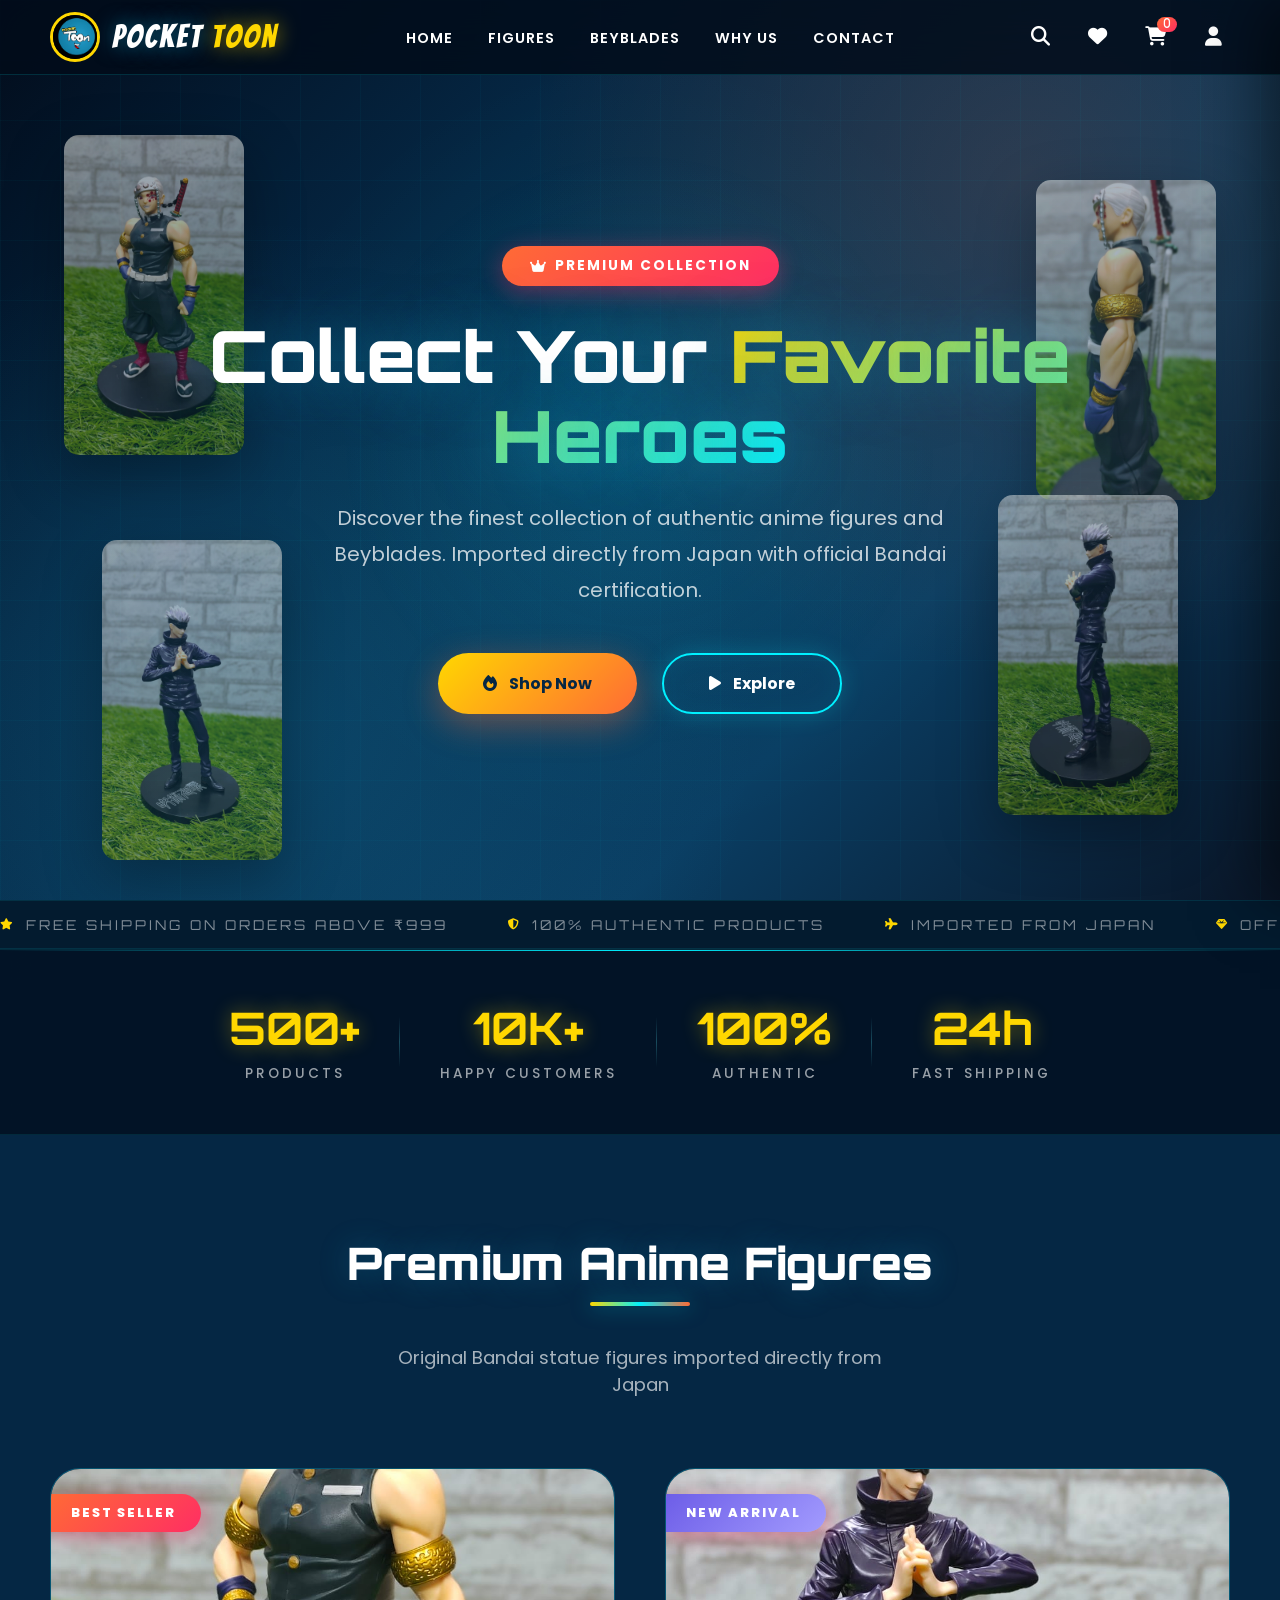
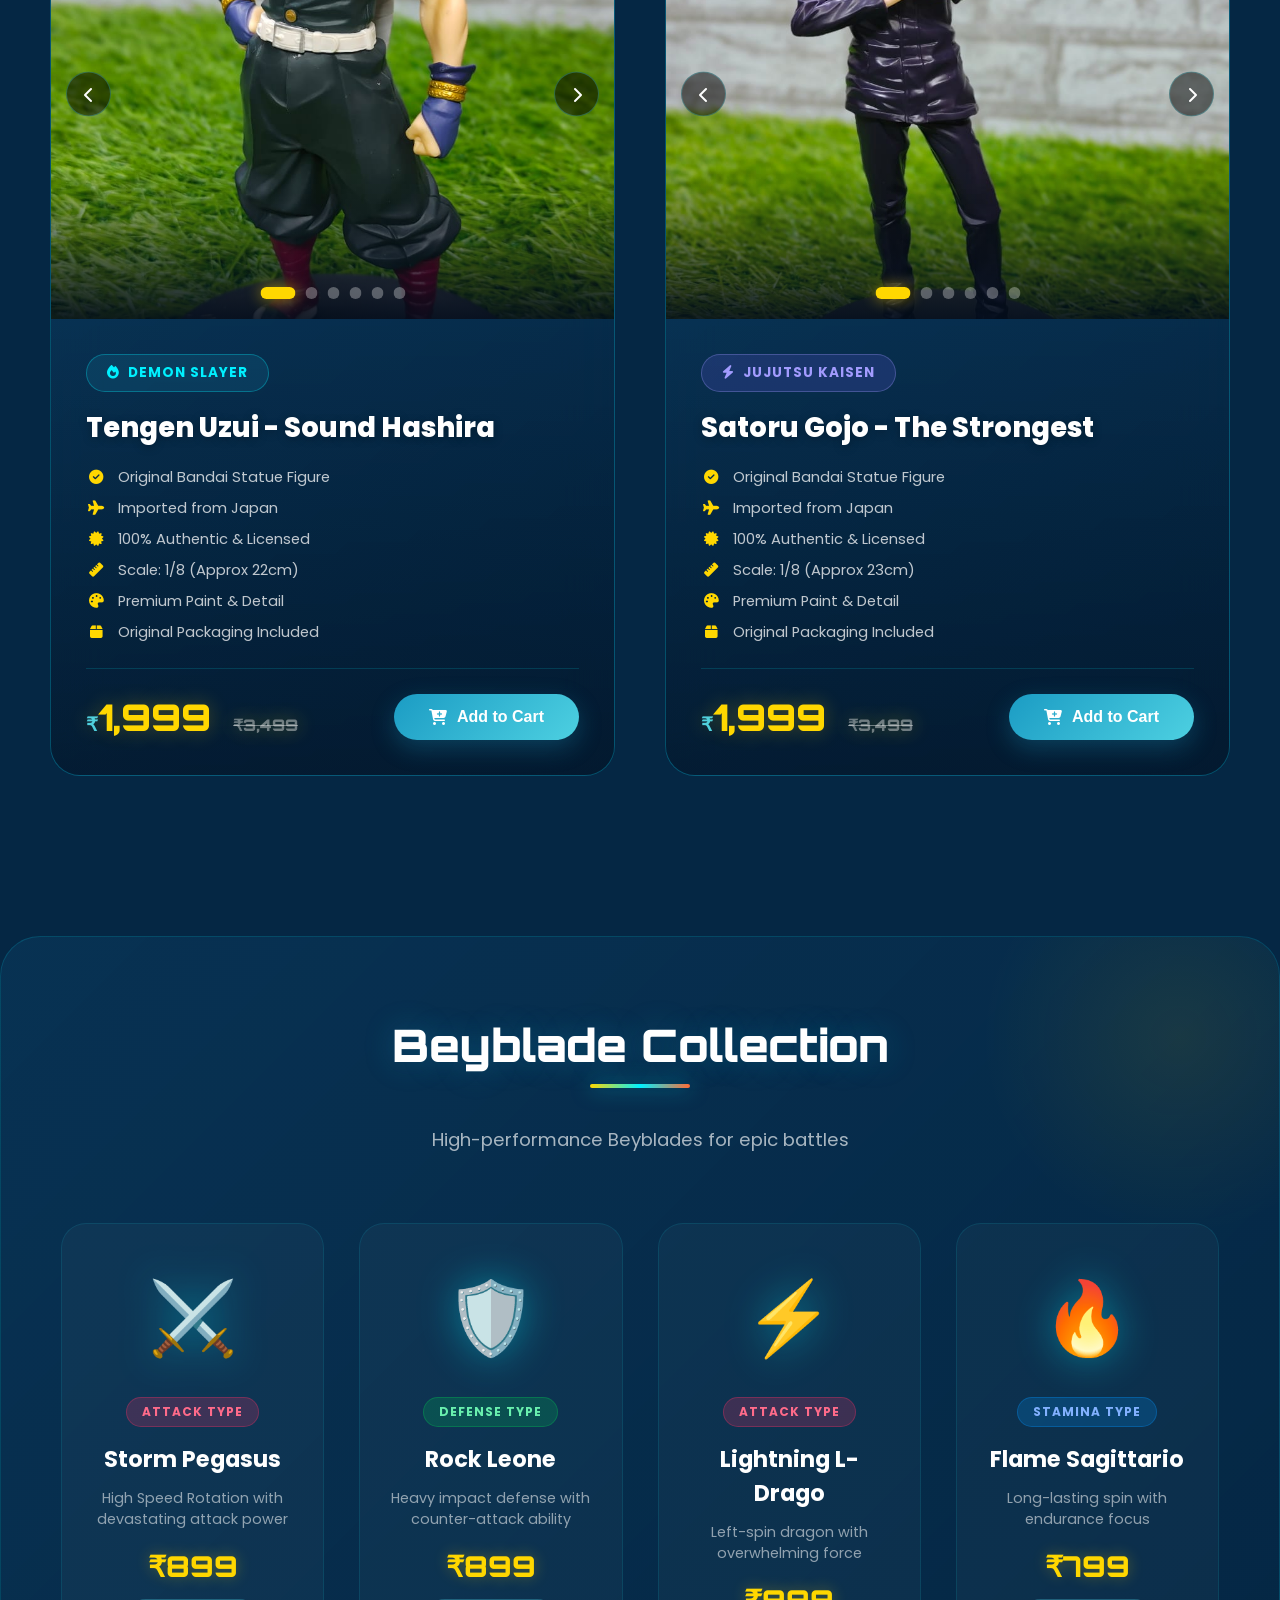
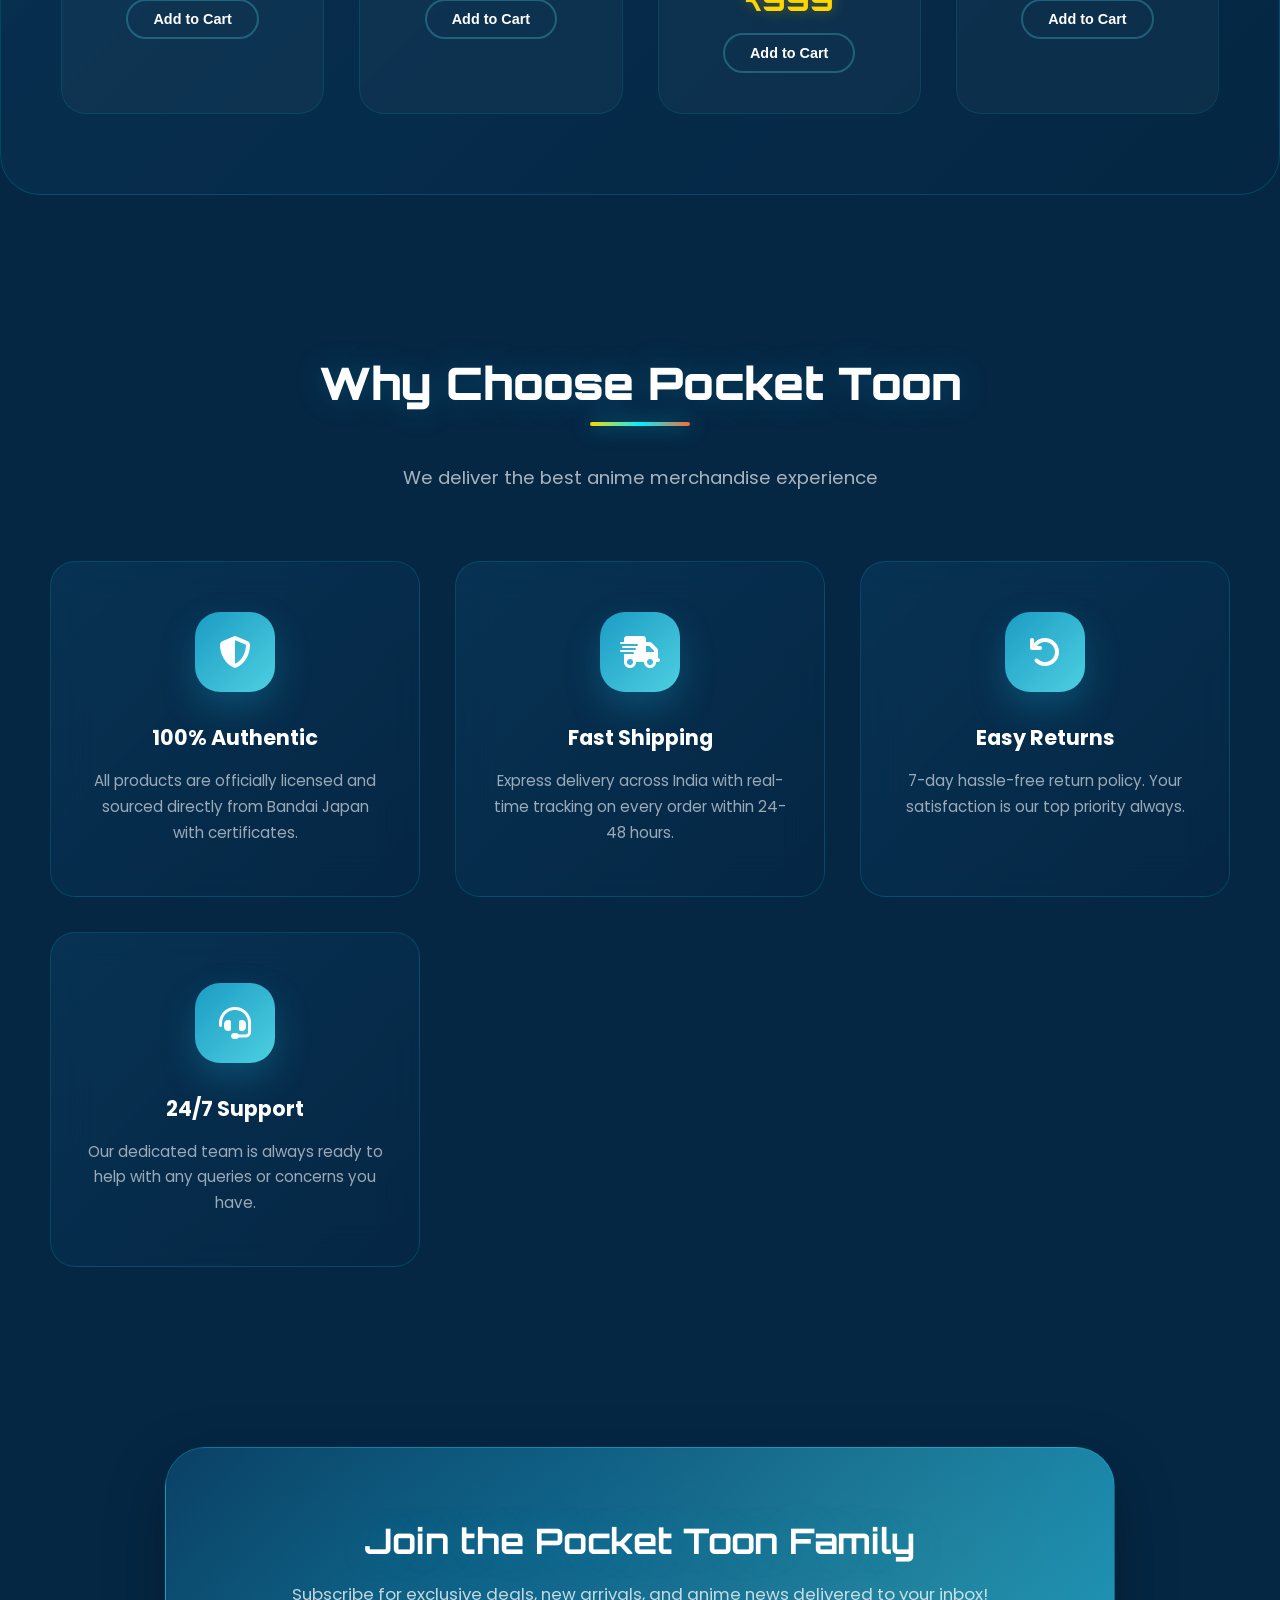
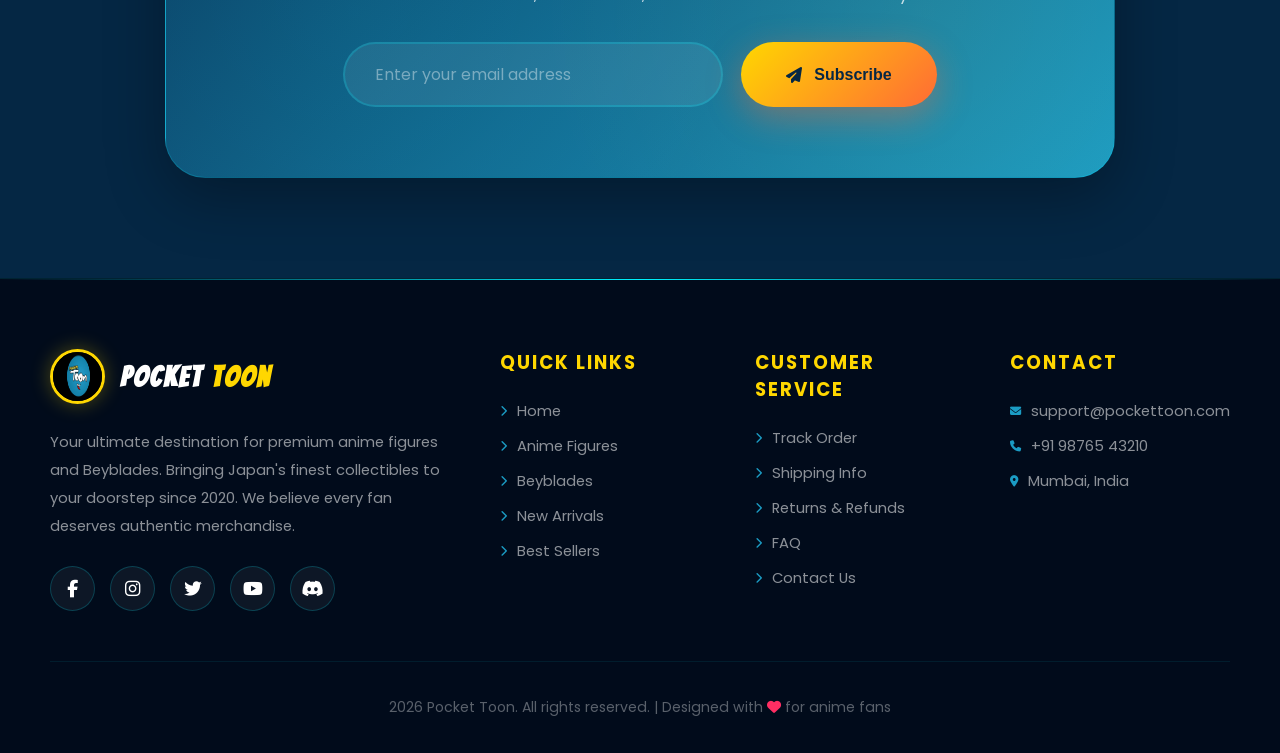
==== index.html @ 55802a19 "Add files via upload" ====
<!DOCTYPE html>
<html lang="en">
<head>
    <meta charset="UTF-8">
    <meta name="viewport" content="width=device-width, initial-scale=1.0">
    <title>Pocket Toon - Premium Anime Figures & Beyblades</title>
    <link href="https://fonts.googleapis.com/css2?family=Poppins:wght@300;400;500;600;700;800;900&family=Orbitron:wght@400;700;900&family=Bangers&display=swap" rel="stylesheet">
    <link rel="stylesheet" href="https://cdnjs.cloudflare.com/ajax/libs/font-awesome/6.4.0/css/all.min.css">
    <style>
        * { margin: 0; padding: 0; box-sizing: border-box; }

        :root {
            --primary-blue: #1B9CC4;
            --dark-blue: #0A3D62;
            --darker-blue: #052744;
            --light-blue: #4DD0E1;
            --neon-blue: #00F0FF;
            --accent-yellow: #FFD700;
            --accent-orange: #FF6B35;
            --accent-pink: #FF2E63;
            --white: #FFFFFF;
            --glass-bg: rgba(11, 61, 98, 0.6);
            --glass-border: rgba(77, 208, 225, 0.3);
        }

        body {
            font-family: 'Poppins', sans-serif;
            background: var(--darker-blue);
            color: var(--white);
            overflow-x: hidden;
        }

        /* ===== ANIMATED BACKGROUND ===== */
        .bg-animation {
            position: fixed;
            top: 0; left: 0;
            width: 100%; height: 100%;
            z-index: -2;
            background: linear-gradient(135deg, #020c1b 0%, var(--darker-blue) 30%, var(--dark-blue) 70%, #0a1628 100%);
        }

        .bg-animation::before {
            content: '';
            position: absolute;
            top: 0; left: 0;
            width: 100%; height: 100%;
            background:
                radial-gradient(circle at 20% 80%, rgba(27, 156, 196, 0.2) 0%, transparent 40%),
                radial-gradient(circle at 80% 20%, rgba(255, 107, 53, 0.15) 0%, transparent 40%),
                radial-gradient(circle at 50% 50%, rgba(0, 240, 255, 0.08) 0%, transparent 50%);
            animation: bgPulse 6s ease-in-out infinite;
        }

        @keyframes bgPulse {
            0%, 100% { opacity: 0.7; }
            50% { opacity: 1; }
        }

        /* ===== FLOATING PARTICLES ===== */
        .particles {
            position: fixed;
            top: 0; left: 0;
            width: 100%; height: 100%;
            z-index: -1;
            pointer-events: none;
            overflow: hidden;
        }

        .particle {
            position: absolute;
            border-radius: 50%;
            opacity: 0;
            animation: floatUp linear infinite;
        }

        @keyframes floatUp {
            0% { transform: translateY(100vh) scale(0); opacity: 0; }
            5% { opacity: 0.8; }
            95% { opacity: 0.8; }
            100% { transform: translateY(-10vh) scale(1); opacity: 0; }
        }

        /* ===== NEON GRID LINES ===== */
        .grid-lines {
            position: fixed;
            top: 0; left: 0;
            width: 100%; height: 100%;
            z-index: -1;
            pointer-events: none;
            background-image:
                linear-gradient(rgba(0, 240, 255, 0.03) 1px, transparent 1px),
                linear-gradient(90deg, rgba(0, 240, 255, 0.03) 1px, transparent 1px);
            background-size: 60px 60px;
            animation: gridMove 20s linear infinite;
        }

        @keyframes gridMove {
            0% { background-position: 0 0; }
            100% { background-position: 60px 60px; }
        }

        /* ===== LOADER ===== */
        .loader {
            position: fixed;
            top: 0; left: 0;
            width: 100%; height: 100%;
            background: #020c1b;
            display: flex;
            align-items: center;
            justify-content: center;
            z-index: 9999;
            transition: opacity 0.6s, visibility 0.6s;
        }

        .loader.hidden { opacity: 0; visibility: hidden; pointer-events: none; }

        .loader-ring {
            position: relative;
            width: 150px; height: 150px;
        }

        .loader-ring img {
            width: 100px; height: 100px;
            border-radius: 50%;
            position: absolute;
            top: 50%; left: 50%;
            transform: translate(-50%, -50%);
            border: 3px solid var(--accent-yellow);
            animation: logoPulse 1.5s ease-in-out infinite;
        }

        .loader-ring::before, .loader-ring::after {
            content: '';
            position: absolute;
            border-radius: 50%;
            border: 3px solid transparent;
            border-top-color: var(--primary-blue);
            border-right-color: var(--light-blue);
        }

        .loader-ring::before {
            width: 150px; height: 150px;
            top: 0; left: 0;
            animation: spin 2s linear infinite;
        }

        .loader-ring::after {
            width: 120px; height: 120px;
            top: 15px; left: 15px;
            border-top-color: var(--accent-yellow);
            border-right-color: var(--accent-orange);
            animation: spin 1.5s linear infinite reverse;
        }

        @keyframes spin { from { transform: rotate(0deg); } to { transform: rotate(360deg); } }
        @keyframes logoPulse {
            0%, 100% { box-shadow: 0 0 20px rgba(255,215,0,0.4), 0 0 40px rgba(27,156,196,0.2); }
            50% { box-shadow: 0 0 40px rgba(255,215,0,0.7), 0 0 80px rgba(27,156,196,0.4); }
        }

        .loader-text {
            margin-top: 30px;
            font-family: 'Orbitron', sans-serif;
            font-size: 1.3rem;
            color: var(--accent-yellow);
            text-align: center;
            letter-spacing: 3px;
            animation: textGlow 2s ease-in-out infinite;
        }

        @keyframes textGlow {
            0%, 100% { text-shadow: 0 0 10px rgba(255,215,0,0.5); }
            50% { text-shadow: 0 0 30px rgba(255,215,0,0.9), 0 0 50px rgba(27,156,196,0.5); }
        }

        /* ===== NAVIGATION ===== */
        nav {
            position: fixed;
            top: 0; width: 100%;
            padding: 12px 50px;
            background: rgba(2, 12, 27, 0.85);
            backdrop-filter: blur(25px);
            border-bottom: 1px solid rgba(0, 240, 255, 0.15);
            z-index: 1000;
            display: flex;
            justify-content: space-between;
            align-items: center;
            transition: all 0.4s ease;
        }

        nav.scrolled {
            padding: 8px 50px;
            background: rgba(2, 12, 27, 0.98);
            box-shadow: 0 5px 40px rgba(0, 240, 255, 0.1);
        }

        .logo {
            display: flex;
            align-items: center;
            gap: 12px;
            cursor: pointer;
        }

        .logo img {
            width: 50px; height: 50px;
            border-radius: 50%;
            object-fit: cover;
            border: 3px solid var(--accent-yellow);
            animation: logoGlow 3s ease-in-out infinite;
            transition: transform 0.3s;
        }

        .logo:hover img { transform: scale(1.1) rotate(10deg); }

        @keyframes logoGlow {
            0%, 100% { box-shadow: 0 0 15px rgba(255,215,0,0.3), 0 0 30px rgba(27,156,196,0.2); }
            50% { box-shadow: 0 0 30px rgba(255,215,0,0.6), 0 0 60px rgba(27,156,196,0.4); }
        }

        .logo-text {
            font-family: 'Bangers', cursive;
            font-size: 2rem;
            letter-spacing: 2px;
            color: var(--white);
            text-shadow: 0 0 20px rgba(27,156,196,0.6);
        }

        .logo-text span {
            color: var(--accent-yellow);
            text-shadow: 0 0 20px rgba(255,215,0,0.6);
        }

        .nav-links {
            display: flex;
            gap: 35px;
            list-style: none;
        }

        .nav-links a {
            color: var(--white);
            text-decoration: none;
            font-weight: 600;
            font-size: 0.9rem;
            position: relative;
            padding: 8px 0;
            transition: all 0.3s;
            text-transform: uppercase;
            letter-spacing: 1px;
        }

        .nav-links a::before {
            content: '';
            position: absolute;
            bottom: 0; left: 0;
            width: 0; height: 2px;
            background: linear-gradient(90deg, var(--accent-yellow), var(--light-blue));
            transition: width 0.4s ease;
            box-shadow: 0 0 10px var(--accent-yellow);
        }

        .nav-links a:hover::before { width: 100%; }
        .nav-links a:hover { color: var(--neon-blue); text-shadow: 0 0 15px rgba(0,240,255,0.5); }

        .nav-icons {
            display: flex;
            gap: 22px;
            align-items: center;
        }

        .nav-icons i {
            font-size: 1.2rem;
            color: var(--white);
            cursor: pointer;
            transition: all 0.3s;
            position: relative;
            padding: 8px;
            border-radius: 50%;
        }

        .nav-icons i:hover {
            color: var(--neon-blue);
            transform: scale(1.2);
            background: rgba(0, 240, 255, 0.1);
            box-shadow: 0 0 20px rgba(0,240,255,0.3);
        }

        .cart-badge {
            position: absolute;
            top: -2px; right: -2px;
            background: linear-gradient(135deg, var(--accent-orange), var(--accent-pink));
            color: var(--white);
            font-size: 0.65rem;
            padding: 2px 6px;
            border-radius: 10px;
            font-weight: 800;
            animation: badgeBounce 2s infinite;
        }

        @keyframes badgeBounce {
            0%, 100% { transform: scale(1); }
            50% { transform: scale(1.2); }
        }

        /* ===== HERO SECTION ===== */
        .hero {
            min-height: 100vh;
            display: flex;
            align-items: center;
            justify-content: center;
            text-align: center;
            padding: 140px 20px 80px;
            position: relative;
            overflow: hidden;
        }

        .hero::before {
            content: '';
            position: absolute;
            top: 50%; left: 50%;
            transform: translate(-50%, -50%);
            width: 600px; height: 600px;
            background: radial-gradient(circle, rgba(27,156,196,0.15) 0%, transparent 70%);
            animation: heroGlow 4s ease-in-out infinite;
            pointer-events: none;
        }

        @keyframes heroGlow {
            0%, 100% { transform: translate(-50%, -50%) scale(1); opacity: 0.5; }
            50% { transform: translate(-50%, -50%) scale(1.2); opacity: 0.8; }
        }

        .hero-content {
            max-width: 950px;
            position: relative;
            z-index: 1;
            animation: fadeInUp 1.2s ease-out;
        }

        @keyframes fadeInUp {
            from { opacity: 0; transform: translateY(60px); }
            to { opacity: 1; transform: translateY(0); }
        }

        .hero-badge {
            display: inline-flex;
            align-items: center;
            gap: 8px;
            background: linear-gradient(135deg, var(--accent-orange), var(--accent-pink));
            color: var(--white);
            padding: 10px 28px;
            border-radius: 30px;
            font-weight: 700;
            font-size: 0.85rem;
            margin-bottom: 30px;
            text-transform: uppercase;
            letter-spacing: 2px;
            animation: badgePulse 2s infinite;
            box-shadow: 0 5px 25px rgba(255,46,99,0.4);
        }

        @keyframes badgePulse {
            0%, 100% { transform: scale(1); box-shadow: 0 5px 25px rgba(255,46,99,0.4); }
            50% { transform: scale(1.05); box-shadow: 0 8px 35px rgba(255,46,99,0.6); }
        }

        .hero h1 {
            font-family: 'Orbitron', sans-serif;
            font-size: 4.5rem;
            font-weight: 900;
            margin-bottom: 25px;
            line-height: 1.1;
            text-shadow: 0 0 60px rgba(27,156,196,0.5);
            animation: titleReveal 1.5s ease-out;
        }

        @keyframes titleReveal {
            from { opacity: 0; transform: translateY(30px) scale(0.9); }
            to { opacity: 1; transform: translateY(0) scale(1); }
        }

        .hero h1 .highlight {
            background: linear-gradient(135deg, var(--accent-yellow), var(--neon-blue), var(--accent-orange));
            -webkit-background-clip: text;
            -webkit-text-fill-color: transparent;
            background-clip: text;
            background-size: 200% 200%;
            animation: gradientShift 3s ease infinite;
        }

        @keyframes gradientShift {
            0% { background-position: 0% 50%; }
            50% { background-position: 100% 50%; }
            100% { background-position: 0% 50%; }
        }

        .hero p {
            font-size: 1.25rem;
            color: rgba(255,255,255,0.75);
            margin-bottom: 45px;
            max-width: 650px;
            margin-left: auto;
            margin-right: auto;
            line-height: 1.8;
        }

        .hero-buttons {
            display: flex;
            gap: 25px;
            justify-content: center;
            flex-wrap: wrap;
        }

        .btn {
            padding: 16px 45px;
            border-radius: 50px;
            font-weight: 700;
            font-size: 1rem;
            text-decoration: none;
            transition: all 0.4s ease;
            cursor: pointer;
            border: none;
            display: inline-flex;
            align-items: center;
            gap: 12px;
            position: relative;
            overflow: hidden;
        }

        .btn::before {
            content: '';
            position: absolute;
            top: 0; left: -100%;
            width: 100%; height: 100%;
            background: linear-gradient(90deg, transparent, rgba(255,255,255,0.3), transparent);
            transition: left 0.5s;
        }

        .btn:hover::before { left: 100%; }

        .btn-primary {
            background: linear-gradient(135deg, var(--accent-yellow), var(--accent-orange));
            color: var(--darker-blue);
            box-shadow: 0 10px 35px rgba(255,107,53,0.4);
        }

        .btn-primary:hover {
            transform: translateY(-4px) scale(1.02);
            box-shadow: 0 20px 50px rgba(255,107,53,0.6);
        }

        .btn-secondary {
            background: transparent;
            color: var(--white);
            border: 2px solid var(--neon-blue);
            box-shadow: 0 0 25px rgba(0,240,255,0.2), inset 0 0 25px rgba(0,240,255,0.05);
        }

        .btn-secondary:hover {
            background: rgba(0, 240, 255, 0.15);
            box-shadow: 0 0 40px rgba(0,240,255,0.4), inset 0 0 40px rgba(0,240,255,0.1);
            transform: translateY(-4px);
            color: var(--neon-blue);
        }

        /* ===== FLOATING HERO IMAGES ===== */
        .hero-float-images {
            position: absolute;
            width: 100%; height: 100%;
            top: 0; left: 0;
            pointer-events: none;
            z-index: 0;
        }

        .float-img {
            position: absolute;
            width: 180px;
            border-radius: 15px;
            box-shadow: 0 20px 60px rgba(0,0,0,0.5);
            opacity: 0.6;
            animation: floatImg 6s ease-in-out infinite;
        }

        .float-img:nth-child(1) { top: 15%; left: 5%; animation-delay: 0s; }
        .float-img:nth-child(2) { top: 60%; left: 8%; animation-delay: 1s; }
        .float-img:nth-child(3) { top: 20%; right: 5%; animation-delay: 2s; }
        .float-img:nth-child(4) { top: 55%; right: 8%; animation-delay: 1.5s; }

        @keyframes floatImg {
            0%, 100% { transform: translateY(0); }
            50% { transform: translateY(-25px); }
        }

        /* ===== STATS BAR ===== */
        .stats-bar {
            display: flex;
            justify-content: center;
            gap: 80px;
            padding: 50px 20px;
            background: rgba(2, 12, 27, 0.7);
            backdrop-filter: blur(15px);
            border-top: 1px solid rgba(0, 240, 255, 0.1);
            border-bottom: 1px solid rgba(0, 240, 255, 0.1);
            flex-wrap: wrap;
            position: relative;
        }

        .stats-bar::before {
            content: '';
            position: absolute;
            top: 0; left: 0; right: 0;
            height: 1px;
            background: linear-gradient(90deg, transparent, var(--neon-blue), transparent);
        }

        .stat-item {
            text-align: center;
            position: relative;
        }

        .stat-item::after {
            content: '';
            position: absolute;
            right: -40px;
            top: 50%;
            transform: translateY(-50%);
            width: 1px;
            height: 50px;
            background: linear-gradient(180deg, transparent, var(--glass-border), transparent);
        }

        .stat-item:last-child::after { display: none; }

        .stat-item h3 {
            font-family: 'Orbitron', sans-serif;
            font-size: 2.8rem;
            color: var(--accent-yellow);
            margin-bottom: 8px;
            text-shadow: 0 0 20px rgba(255,215,0,0.4);
        }

        .stat-item p {
            color: rgba(255,255,255,0.6);
            font-size: 0.85rem;
            text-transform: uppercase;
            letter-spacing: 3px;
            font-weight: 500;
        }

        /* ===== SECTION STYLES ===== */
        .section {
            padding: 100px 50px;
            max-width: 1400px;
            margin: 0 auto;
        }

        .section-header {
            text-align: center;
            margin-bottom: 70px;
        }

        .section-header h2 {
            font-family: 'Orbitron', sans-serif;
            font-size: 2.8rem;
            font-weight: 900;
            margin-bottom: 18px;
            position: relative;
            display: inline-block;
            text-shadow: 0 0 30px rgba(27,156,196,0.3);
        }

        .section-header h2::after {
            content: '';
            position: absolute;
            bottom: -15px;
            left: 50%;
            transform: translateX(-50%);
            width: 100px;
            height: 4px;
            background: linear-gradient(90deg, var(--accent-yellow), var(--neon-blue), var(--accent-orange));
            border-radius: 2px;
            box-shadow: 0 0 20px rgba(0,240,255,0.5);
        }

        .section-header p {
            color: rgba(255,255,255,0.65);
            font-size: 1.15rem;
            margin-top: 35px;
            max-width: 500px;
            margin-left: auto;
            margin-right: auto;
        }

        /* ===== PRODUCT CARD ===== */
        .product-grid {
            display: grid;
            grid-template-columns: repeat(auto-fit, minmax(420px, 1fr));
            gap: 50px;
        }

        .product-card {
            background: linear-gradient(135deg, rgba(11,61,98,0.7), rgba(5,39,68,0.8));
            backdrop-filter: blur(25px);
            border: 1px solid rgba(0, 240, 255, 0.2);
            border-radius: 30px;
            overflow: hidden;
            transition: all 0.6s cubic-bezier(0.23, 1, 0.32, 1);
            position: relative;
        }

        .product-card::before {
            content: '';
            position: absolute;
            top: -50%;
            left: -50%;
            width: 200%;
            height: 200%;
            background: conic-gradient(from 0deg, transparent, rgba(0,240,255,0.1), transparent 30%);
            animation: cardRotate 8s linear infinite;
            opacity: 0;
            transition: opacity 0.4s;
        }

        .product-card:hover::before { opacity: 1; }

        @keyframes cardRotate {
            from { transform: rotate(0deg); }
            to { transform: rotate(360deg); }
        }

        .product-card::after {
            content: '';
            position: absolute;
            top: 0; left: -100%;
            width: 100%; height: 100%;
            background: linear-gradient(90deg, transparent, rgba(255,255,255,0.08), transparent);
            transition: left 0.6s;
            z-index: 2;
            pointer-events: none;
        }

        .product-card:hover::after { left: 100%; }

        .product-card:hover {
            transform: translateY(-20px) scale(1.02);
            box-shadow: 
                0 40px 80px rgba(0,0,0,0.5),
                0 0 60px rgba(0,240,255,0.15),
                inset 0 0 60px rgba(0,240,255,0.05);
            border-color: rgba(0, 240, 255, 0.5);
        }

        .product-badge {
            position: absolute;
            top: 25px;
            left: -5px;
            background: linear-gradient(135deg, var(--accent-orange), var(--accent-pink));
            color: var(--white);
            padding: 10px 25px;
            border-radius: 0 25px 25px 0;
            font-weight: 800;
            font-size: 0.8rem;
            z-index: 10;
            text-transform: uppercase;
            letter-spacing: 2px;
            box-shadow: 5px 5px 20px rgba(255,46,99,0.4);
            animation: badgeWiggle 4s ease-in-out infinite;
        }

        @keyframes badgeWiggle {
            0%, 100% { transform: rotate(0deg); }
            2% { transform: rotate(-8deg); }
            4% { transform: rotate(8deg); }
            6% { transform: rotate(0deg); }
        }

        /* ===== IMAGE SLIDER ===== */
        .product-image-slider {
            position: relative;
            height: 450px;
            overflow: hidden;
            background: linear-gradient(135deg, rgba(2,12,27,0.9), rgba(11,61,98,0.8));
        }

        .product-image-slider .slide {
            position: absolute;
            top: 0; left: 0;
            width: 100%; height: 100%;
            object-fit: cover;
            opacity: 0;
            transition: all 0.8s cubic-bezier(0.23, 1, 0.32, 1);
            transform: scale(1.1);
        }

        .product-image-slider .slide.active {
            opacity: 1;
            transform: scale(1);
        }

        .product-card:hover .product-image-slider .slide.active {
            transform: scale(1.08);
        }

        .slider-overlay {
            position: absolute;
            bottom: 0; left: 0; right: 0;
            height: 150px;
            background: linear-gradient(to top, rgba(2,12,27,0.9), transparent);
            z-index: 2;
        }

        .slider-dots {
            position: absolute;
            bottom: 20px;
            left: 50%;
            transform: translateX(-50%);
            display: flex;
            gap: 10px;
            z-index: 3;
        }

        .slider-dot {
            width: 12px;
            height: 12px;
            border-radius: 50%;
            background: rgba(255,255,255,0.3);
            cursor: pointer;
            transition: all 0.4s;
            border: 2px solid transparent;
        }

        .slider-dot.active {
            background: var(--accent-yellow);
            width: 35px;
            border-radius: 8px;
            box-shadow: 0 0 15px rgba(255,215,0,0.6);
        }

        .slider-dot:hover { background: var(--neon-blue); }

        .slider-nav {
            position: absolute;
            top: 50%;
            transform: translateY(-50%);
            width: 45px; height: 45px;
            background: rgba(0,0,0,0.5);
            border: 1px solid var(--glass-border);
            border-radius: 50%;
            color: var(--white);
            display: flex;
            align-items: center;
            justify-content: center;
            cursor: pointer;
            z-index: 3;
            transition: all 0.3s;
            font-size: 1rem;
        }

        .slider-nav:hover {
            background: var(--primary-blue);
            border-color: var(--neon-blue);
            box-shadow: 0 0 20px rgba(0,240,255,0.4);
        }

        .slider-nav.prev { left: 15px; }
        .slider-nav.next { right: 15px; }

        .product-info {
            padding: 35px;
            position: relative;
            z-index: 3;
            background: linear-gradient(180deg, transparent, rgba(2,12,27,0.5));
        }

        .product-anime-tag {
            display: inline-flex;
            align-items: center;
            gap: 8px;
            background: rgba(27, 156, 196, 0.15);
            color: var(--neon-blue);
            padding: 8px 20px;
            border-radius: 25px;
            font-size: 0.85rem;
            font-weight: 700;
            margin-bottom: 15px;
            border: 1px solid rgba(0, 240, 255, 0.3);
            text-transform: uppercase;
            letter-spacing: 1px;
        }

        .product-info h3 {
            font-size: 1.7rem;
            font-weight: 800;
            margin-bottom: 18px;
            color: var(--white);
            text-shadow: 0 2px 10px rgba(0,0,0,0.3);
        }

        .product-features {
            display: flex;
            flex-direction: column;
            gap: 10px;
            margin-bottom: 25px;
        }

        .product-features span {
            display: flex;
            align-items: center;
            gap: 12px;
            font-size: 0.92rem;
            color: rgba(255,255,255,0.75);
            transition: all 0.3s;
        }

        .product-features span:hover {
            color: var(--white);
            padding-left: 5px;
        }

        .product-features i {
            color: var(--accent-yellow);
            font-size: 0.9rem;
            width: 20px;
            text-align: center;
        }

        .product-price-row {
            display: flex;
            justify-content: space-between;
            align-items: center;
            margin-top: 25px;
            padding-top: 25px;
            border-top: 1px solid rgba(0, 240, 255, 0.15);
        }

        .price {
            font-family: 'Orbitron', sans-serif;
            font-size: 2.3rem;
            font-weight: 900;
            color: var(--accent-yellow);
            text-shadow: 0 0 20px rgba(255,215,0,0.3);
        }

        .price-currency {
            font-size: 1.2rem;
            color: var(--light-blue);
        }

        .price-strike {
            font-size: 1rem;
            color: rgba(255,255,255,0.4);
            text-decoration: line-through;
            margin-left: 10px;
        }

        .btn-add-cart {
            background: linear-gradient(135deg, var(--primary-blue), var(--light-blue));
            color: var(--white);
            padding: 14px 35px;
            border-radius: 30px;
            border: none;
            font-weight: 700;
            cursor: pointer;
            transition: all 0.4s;
            display: flex;
            align-items: center;
            gap: 10px;
            font-size: 1rem;
            position: relative;
            overflow: hidden;
            box-shadow: 0 8px 25px rgba(27,156,196,0.3);
        }

        .btn-add-cart::before {
            content: '';
            position: absolute;
            top: 0; left: -100%;
            width: 100%; height: 100%;
            background: linear-gradient(90deg, transparent, rgba(255,255,255,0.2), transparent);
            transition: left 0.5s;
        }

        .btn-add-cart:hover::before { left: 100%; }

        .btn-add-cart:hover {
            transform: scale(1.08);
            box-shadow: 0 15px 40px rgba(27,156,196,0.5), 0 0 30px rgba(0,240,255,0.3);
        }

        /* ===== BEYBLADE SECTION ===== */
        .beyblade-section {
            background: linear-gradient(135deg, rgba(11,61,98,0.5), rgba(5,39,68,0.7));
            border-radius: 40px;
            padding: 80px 60px;
            margin: 60px auto;
            max-width: 1400px;
            border: 1px solid rgba(0, 240, 255, 0.15);
            position: relative;
            overflow: hidden;
        }

        .beyblade-section::before {
            content: '';
            position: absolute;
            top: -100px; right: -100px;
            width: 400px; height: 400px;
            background: radial-gradient(circle, rgba(255,215,0,0.08) 0%, transparent 70%);
            animation: rotateSlow 30s linear infinite;
        }

        @keyframes rotateSlow {
            from { transform: rotate(0deg); }
            to { transform: rotate(360deg); }
        }

        .beyblade-grid {
            display: grid;
            grid-template-columns: repeat(auto-fit, minmax(260px, 1fr));
            gap: 35px;
            margin-top: 50px;
        }

        .beyblade-card {
            background: rgba(255,255,255,0.03);
            border-radius: 25px;
            padding: 40px 30px;
            text-align: center;
            border: 1px solid rgba(0, 240, 255, 0.1);
            transition: all 0.5s cubic-bezier(0.23, 1, 0.32, 1);
            position: relative;
            overflow: hidden;
        }

        .beyblade-card::before {
            content: '';
            position: absolute;
            top: 0; left: 0;
            width: 100%; height: 100%;
            background: linear-gradient(135deg, transparent, rgba(0,240,255,0.05), transparent);
            opacity: 0;
            transition: opacity 0.4s;
        }

        .beyblade-card:hover::before { opacity: 1; }

        .beyblade-card:hover {
            transform: translateY(-15px) scale(1.03);
            border-color: var(--accent-yellow);
            box-shadow: 0 25px 50px rgba(0,0,0,0.4), 0 0 40px rgba(255,215,0,0.1);
        }

        .beyblade-icon {
            font-size: 4.5rem;
            margin-bottom: 25px;
            display: inline-block;
            filter: drop-shadow(0 0 20px rgba(0,240,255,0.4));
        }

        .beyblade-card:nth-child(1) .beyblade-icon { animation: spinBey 3s linear infinite; }
        .beyblade-card:nth-child(2) .beyblade-icon { animation: spinBey 3.5s linear infinite reverse; }
        .beyblade-card:nth-child(3) .beyblade-icon { animation: spinBey 2.5s linear infinite; }
        .beyblade-card:nth-child(4) .beyblade-icon { animation: spinBey 4s linear infinite reverse; }

        @keyframes spinBey {
            from { transform: rotate(0deg); }
            to { transform: rotate(360deg); }
        }

        .beyblade-card h4 {
            font-size: 1.4rem;
            margin-bottom: 12px;
            color: var(--white);
        }

        .beyblade-card p {
            color: rgba(255,255,255,0.55);
            font-size: 0.9rem;
            margin-bottom: 18px;
        }

        .beyblade-type {
            display: inline-block;
            padding: 5px 15px;
            border-radius: 20px;
            font-size: 0.75rem;
            font-weight: 700;
            text-transform: uppercase;
            letter-spacing: 1px;
            margin-bottom: 15px;
        }

        .type-attack { background: rgba(255,46,99,0.2); color: #FF6B8A; border: 1px solid rgba(255,46,99,0.3); }
        .type-defense { background: rgba(0,200,83,0.2); color: #69F0AE; border: 1px solid rgba(0,200,83,0.3); }
        .type-stamina { background: rgba(0,150,255,0.2); color: #82B1FF; border: 1px solid rgba(0,150,255,0.3); }

        .beyblade-price {
            font-family: 'Orbitron', sans-serif;
            font-size: 1.8rem;
            color: var(--accent-yellow);
            font-weight: 900;
            text-shadow: 0 0 15px rgba(255,215,0,0.3);
        }

        .btn-bey {
            margin-top: 15px;
            padding: 10px 25px;
            background: transparent;
            border: 2px solid var(--glass-border);
            color: var(--white);
            border-radius: 25px;
            font-weight: 600;
            cursor: pointer;
            transition: all 0.3s;
            font-size: 0.9rem;
        }

        .btn-bey:hover {
            background: var(--primary-blue);
            border-color: var(--neon-blue);
            box-shadow: 0 5px 20px rgba(0,240,255,0.3);
        }

        /* ===== FEATURES SECTION ===== */
        .features-grid {
            display: grid;
            grid-template-columns: repeat(auto-fit, minmax(270px, 1fr));
            gap: 35px;
            margin-top: 60px;
        }

        .feature-box {
            background: linear-gradient(135deg, rgba(11,61,98,0.5), rgba(5,39,68,0.6));
            backdrop-filter: blur(20px);
            border: 1px solid rgba(0, 240, 255, 0.15);
            border-radius: 25px;
            padding: 50px 35px;
            text-align: center;
            transition: all 0.5s cubic-bezier(0.23, 1, 0.32, 1);
            position: relative;
            overflow: hidden;
        }

        .feature-box::before {
            content: '';
            position: absolute;
            top: 0; left: 0;
            width: 100%; height: 3px;
            background: linear-gradient(90deg, var(--accent-yellow), var(--neon-blue), var(--accent-orange));
            transform: scaleX(0);
            transition: transform 0.5s;
        }

        .feature-box:hover::before { transform: scaleX(1); }

        .feature-box:hover {
            transform: translateY(-15px);
            border-color: rgba(0, 240, 255, 0.4);
            box-shadow: 0 30px 60px rgba(0,0,0,0.4), 0 0 40px rgba(0,240,255,0.1);
        }

        .feature-icon {
            width: 80px; height: 80px;
            background: linear-gradient(135deg, var(--primary-blue), var(--light-blue));
            border-radius: 25px;
            display: flex;
            align-items: center;
            justify-content: center;
            margin: 0 auto 30px;
            font-size: 2rem;
            color: var(--white);
            box-shadow: 0 15px 35px rgba(27,156,196,0.3);
            transition: all 0.4s;
        }

        .feature-box:hover .feature-icon {
            transform: scale(1.1) rotate(5deg);
            box-shadow: 0 20px 45px rgba(27,156,196,0.5);
        }

        .feature-box h4 {
            font-size: 1.3rem;
            margin-bottom: 15px;
            color: var(--white);
        }

        .feature-box p {
            color: rgba(255,255,255,0.6);
            font-size: 0.95rem;
            line-height: 1.7;
        }

        /* ===== NEWSLETTER ===== */
        .newsletter {
            background: linear-gradient(135deg, var(--dark-blue), var(--primary-blue));
            border-radius: 40px;
            padding: 70px;
            text-align: center;
            margin: 80px auto;
            max-width: 950px;
            position: relative;
            overflow: hidden;
            border: 1px solid rgba(0, 240, 255, 0.2);
            box-shadow: 0 20px 60px rgba(0,0,0,0.3);
        }

        .newsletter::before {
            content: '';
            position: absolute;
            top: 0; left: 0;
            width: 100%; height: 100%;
            background: 
                radial-gradient(circle at 20% 50%, rgba(0,240,255,0.05) 0%, transparent 50%),
                radial-gradient(circle at 80% 50%, rgba(255,215,0,0.05) 0%, transparent 50%);
        }

        .newsletter h2 {
            font-family: 'Orbitron', sans-serif;
            font-size: 2.2rem;
            margin-bottom: 18px;
            position: relative;
            text-shadow: 0 0 30px rgba(27,156,196,0.3);
        }

        .newsletter p {
            color: rgba(255,255,255,0.75);
            margin-bottom: 35px;
            position: relative;
            font-size: 1.05rem;
        }

        .newsletter-form {
            display: flex;
            gap: 18px;
            justify-content: center;
            flex-wrap: wrap;
            position: relative;
        }

        .newsletter-form input {
            padding: 18px 30px;
            border-radius: 50px;
            border: 2px solid rgba(0, 240, 255, 0.2);
            background: rgba(255,255,255,0.08);
            color: var(--white);
            font-size: 1rem;
            width: 380px;
            outline: none;
            transition: all 0.4s;
            font-family: 'Poppins', sans-serif;
        }

        .newsletter-form input::placeholder { color: rgba(255,255,255,0.4); }

        .newsletter-form input:focus {
            border-color: var(--accent-yellow);
            background: rgba(255,255,255,0.12);
            box-shadow: 0 0 30px rgba(255,215,0,0.2);
        }

        /* ===== FOOTER ===== */
        footer {
            background: rgba(2, 12, 27, 0.98);
            border-top: 1px solid rgba(0, 240, 255, 0.1);
            padding: 70px 50px 35px;
            margin-top: 100px;
            position: relative;
        }

        footer::before {
            content: '';
            position: absolute;
            top: 0; left: 0; right: 0;
            height: 1px;
            background: linear-gradient(90deg, transparent, var(--neon-blue), transparent);
        }

        .footer-grid {
            display: grid;
            grid-template-columns: 2fr 1fr 1fr 1fr;
            gap: 60px;
            max-width: 1400px;
            margin: 0 auto;
            margin-bottom: 50px;
        }

        .footer-brand {
            display: flex;
            align-items: center;
            gap: 15px;
            margin-bottom: 25px;
        }

        .footer-brand img {
            width: 55px; height: 55px;
            border-radius: 50%;
            border: 3px solid var(--accent-yellow);
            box-shadow: 0 0 20px rgba(255,215,0,0.3);
        }

        .footer-brand h3 {
            font-family: 'Bangers', cursive;
            font-size: 1.8rem;
            letter-spacing: 2px;
        }

        .footer-brand h3 span { color: var(--accent-yellow); }

        .footer-desc {
            color: rgba(255,255,255,0.55);
            line-height: 1.9;
            font-size: 0.92rem;
        }

        .footer-social {
            display: flex;
            gap: 15px;
            margin-top: 25px;
        }

        .footer-social a {
            width: 45px; height: 45px;
            border-radius: 50%;
            background: rgba(255,255,255,0.05);
            display: flex;
            align-items: center;
            justify-content: center;
            color: var(--white);
            text-decoration: none;
            transition: all 0.4s;
            border: 1px solid rgba(0, 240, 255, 0.2);
            font-size: 1.1rem;
        }

        .footer-social a:hover {
            background: var(--primary-blue);
            transform: translateY(-5px) scale(1.1);
            border-color: var(--neon-blue);
            box-shadow: 0 10px 25px rgba(0,240,255,0.3);
        }

        .footer-links h4 {
            font-size: 1.15rem;
            margin-bottom: 25px;
            color: var(--accent-yellow);
            font-weight: 700;
            text-transform: uppercase;
            letter-spacing: 2px;
        }

        .footer-links ul { list-style: none; }
        .footer-links li { margin-bottom: 14px; }

        .footer-links a {
            color: rgba(255,255,255,0.55);
            text-decoration: none;
            transition: all 0.3s;
            font-size: 0.92rem;
            display: flex;
            align-items: center;
            gap: 10px;
        }

        .footer-links a:hover {
            color: var(--neon-blue);
            padding-left: 8px;
            text-shadow: 0 0 10px rgba(0,240,255,0.3);
        }

        .footer-links a i {
            font-size: 0.7rem;
            color: var(--primary-blue);
            transition: all 0.3s;
        }

        .footer-links a:hover i {
            color: var(--neon-blue);
            transform: translateX(3px);
        }

        .footer-bottom {
            text-align: center;
            padding-top: 35px;
            border-top: 1px solid rgba(0, 240, 255, 0.08);
            color: rgba(255,255,255,0.35);
            font-size: 0.88rem;
        }

        .footer-bottom i { color: var(--accent-pink); animation: heartbeat 1.5s infinite; }

        @keyframes heartbeat {
            0%, 100% { transform: scale(1); }
            50% { transform: scale(1.2); }
        }

        /* ===== SCROLL REVEAL ===== */
        .scroll-reveal {
            opacity: 0;
            transform: translateY(60px);
            transition: all 1s cubic-bezier(0.23, 1, 0.32, 1);
        }

        .scroll-reveal.revealed {
            opacity: 1;
            transform: translateY(0);
        }

        /* ===== CART MODAL ===== */
        .cart-overlay {
            position: fixed;
            top: 0; left: 0;
            width: 100%; height: 100%;
            background: rgba(0,0,0,0.7);
            backdrop-filter: blur(5px);
            z-index: 1999;
            opacity: 0;
            pointer-events: none;
            transition: opacity 0.4s;
        }

        .cart-overlay.open { opacity: 1; pointer-events: all; }

        .cart-modal {
            position: fixed;
            top: 0; right: -450px;
            width: 450px;
            height: 100%;
            background: linear-gradient(180deg, rgba(2,12,27,0.98), rgba(11,61,98,0.95));
            backdrop-filter: blur(40px);
            border-left: 1px solid rgba(0, 240, 255, 0.2);
            z-index: 2000;
            transition: right 0.5s cubic-bezier(0.23, 1, 0.32, 1);
            padding: 35px;
            overflow-y: auto;
            box-shadow: -20px 0 60px rgba(0,0,0,0.5);
        }

        .cart-modal.open { right: 0; }

        .cart-header {
            display: flex;
            justify-content: space-between;
            align-items: center;
            margin-bottom: 35px;
            padding-bottom: 25px;
            border-bottom: 1px solid rgba(0, 240, 255, 0.15);
        }

        .cart-header h3 {
            font-family: 'Orbitron', sans-serif;
            font-size: 1.6rem;
            color: var(--white);
        }

        .close-cart {
            background: rgba(255,255,255,0.1);
            border: 1px solid var(--glass-border);
            color: var(--white);
            width: 40px; height: 40px;
            border-radius: 50%;
            cursor: pointer;
            transition: all 0.3s;
            font-size: 1.2rem;
        }

        .close-cart:hover {
            background: var(--accent-pink);
            border-color: var(--accent-pink);
            transform: rotate(90deg);
        }

        .cart-item {
            display: flex;
            gap: 18px;
            padding: 18px;
            background: rgba(255,255,255,0.05);
            border-radius: 18px;
            margin-bottom: 18px;
            border: 1px solid rgba(0, 240, 255, 0.1);
            transition: all 0.3s;
        }

        .cart-item:hover {
            border-color: rgba(0, 240, 255, 0.3);
            transform: translateX(5px);
        }

        .cart-item img {
            width: 90px; height: 90px;
            object-fit: cover;
            border-radius: 12px;
            border: 2px solid rgba(0, 240, 255, 0.2);
        }

        .cart-item-info {
            flex: 1;
            display: flex;
            flex-direction: column;
            justify-content: center;
        }

        .cart-item-info h4 {
            font-size: 1.05rem;
            margin-bottom: 8px;
            color: var(--white);
        }

        .cart-item-info p {
            color: var(--accent-yellow);
            font-weight: 700;
            font-size: 1.1rem;
        }

        .remove-item {
            background: none;
            border: none;
            color: rgba(255,255,255,0.4);
            cursor: pointer;
            font-size: 1.1rem;
            transition: all 0.3s;
            align-self: center;
        }

        .remove-item:hover {
            color: var(--accent-pink);
            transform: scale(1.2);
        }

        .cart-empty {
            text-align: center;
            padding: 60px 20px;
            color: rgba(255,255,255,0.4);
        }

        .cart-empty i {
            font-size: 4rem;
            margin-bottom: 20px;
            display: block;
        }

        .cart-total {
            margin-top: 35px;
            padding-top: 25px;
            border-top: 2px solid rgba(0, 240, 255, 0.15);
        }

        .cart-total h3 {
            display: flex;
            justify-content: space-between;
            font-family: 'Orbitron', sans-serif;
            font-size: 1.4rem;
            margin-bottom: 25px;
            color: var(--white);
        }

        .cart-total h3 span {
            color: var(--accent-yellow);
            text-shadow: 0 0 15px rgba(255,215,0,0.3);
        }

        .btn-checkout {
            width: 100%;
            padding: 18px;
            background: linear-gradient(135deg, var(--accent-yellow), var(--accent-orange));
            color: var(--darker-blue);
            border: none;
            border-radius: 30px;
            font-weight: 800;
            font-size: 1.15rem;
            cursor: pointer;
            transition: all 0.4s;
            font-family: 'Poppins', sans-serif;
            box-shadow: 0 10px 30px rgba(255,107,53,0.3);
        }

        .btn-checkout:hover {
            transform: scale(1.03);
            box-shadow: 0 15px 40px rgba(255,107,53,0.5);
        }

        /* ===== MARQUEE ===== */
        .marquee-container {
            background: rgba(0,0,0,0.3);
            border-top: 1px solid rgba(0, 240, 255, 0.1);
            border-bottom: 1px solid rgba(0, 240, 255, 0.1);
            padding: 15px 0;
            overflow: hidden;
            position: relative;
        }

        .marquee {
            display: flex;
            gap: 60px;
            animation: marqueeScroll 25s linear infinite;
            white-space: nowrap;
        }

        .marquee span {
            font-family: 'Orbitron', sans-serif;
            font-size: 0.85rem;
            color: rgba(255,255,255,0.5);
            text-transform: uppercase;
            letter-spacing: 3px;
            display: flex;
            align-items: center;
            gap: 10px;
        }

        .marquee span i {
            color: var(--accent-yellow);
            font-size: 0.7rem;
        }

        @keyframes marqueeScroll {
            0% { transform: translateX(0); }
            100% { transform: translateX(-50%); }
        }

        /* ===== RESPONSIVE ===== */
        @media (max-width: 1024px) {
            .footer-grid { grid-template-columns: 1fr 1fr; }
            .hero h1 { font-size: 3.5rem; }
            .hero-float-images { display: none; }
        }

        @media (max-width: 768px) {
            nav { padding: 12px 20px; }
            .nav-links { display: none; }
            .hero { padding: 120px 20px 60px; }
            .hero h1 { font-size: 2.5rem; }
            .section { padding: 60px 20px; }
            .product-grid { grid-template-columns: 1fr; }
            .footer-grid { grid-template-columns: 1fr; gap: 40px; }
            .stats-bar { gap: 40px; }
            .stat-item::after { display: none; }
            .beyblade-section { padding: 50px 25px; }
            .newsletter { padding: 50px 25px; }
            .newsletter-form input { width: 100%; }
            .cart-modal { width: 100%; right: -100%; }
        }

        /* ===== SCROLLBAR ===== */
        ::-webkit-scrollbar { width: 8px; }
        ::-webkit-scrollbar-track { background: var(--darker-blue); }
        ::-webkit-scrollbar-thumb { background: var(--primary-blue); border-radius: 4px; }
        ::-webkit-scrollbar-thumb:hover { background: var(--light-blue); }
    </style>
</head>
<body>
    <!-- LOADER -->
    <div class="loader" id="loader">
        <div class="loader-ring">
            <img src="[data-uri]" alt="Pocket Toon">
        </div>
        <div class="loader-text">POCKET TOON</div>
    </div>

    <!-- BACKGROUNDS -->
    <div class="bg-animation"></div>
    <div class="grid-lines"></div>
    <div class="particles" id="particles"></div>

    <!-- NAVIGATION -->
    <nav id="navbar">
        <div class="logo">
            <img src="[data-uri]" alt="Pocket Toon Logo">
            <div class="logo-text">Pocket <span>Toon</span></div>
        </div>
        <ul class="nav-links">
            <li><a href="#home">Home</a></li>
            <li><a href="#figures">Figures</a></li>
            <li><a href="#beyblades">Beyblades</a></li>
            <li><a href="#features">Why Us</a></li>
            <li><a href="#contact">Contact</a></li>
        </ul>
        <div class="nav-icons">
            <i class="fas fa-search"></i>
            <i class="fas fa-heart"></i>
            <i class="fas fa-shopping-cart" onclick="toggleCart()">
                <span class="cart-badge" id="cartCount">0</span>
            </i>
            <i class="fas fa-user"></i>
        </div>
    </nav>

    <!-- CART MODAL -->
    <div class="cart-overlay" id="cartOverlay" onclick="toggleCart()"></div>
    <div class="cart-modal" id="cartModal">
        <div class="cart-header">
            <h3><i class="fas fa-shopping-bag" style="margin-right:10px;color:var(--accent-yellow);"></i>Your Cart</h3>
            <button class="close-cart" onclick="toggleCart()"><i class="fas fa-times"></i></button>
        </div>
        <div id="cartItems">
            <div class="cart-empty">
                <i class="fas fa-shopping-cart"></i>
                <p>Your cart is empty</p>
            </div>
        </div>
        <div class="cart-total" id="cartTotalSection" style="display:none;">
            <h3>Total: <span id="cartTotal">₹0</span></h3>
            <button class="btn-checkout"><i class="fas fa-credit-card"></i> Proceed to Checkout</button>
        </div>
    </div>

    <!-- HERO SECTION -->
    <section class="hero" id="home">
        <div class="hero-float-images">
            <img src="[data-uri]" class="float-img" alt="Tengen" style="--r:-15deg;">
            <img src="[data-uri]" class="float-img" alt="Gojo" style="--r:10deg;">
            <img src="[data-uri]" class="float-img" alt="Tengen Side" style="--r:15deg;">
            <img src="[data-uri]" class="float-img" alt="Gojo Side" style="--r:-10deg;">
        </div>
        <div class="hero-content">
            <div class="hero-badge"><i class="fas fa-crown"></i> Premium Collection</div>
            <h1>Collect Your <span class="highlight">Favorite Heroes</span></h1>
            <p>Discover the finest collection of authentic anime figures and Beyblades. Imported directly from Japan with official Bandai certification.</p>
            <div class="hero-buttons">
                <a href="#figures" class="btn btn-primary">
                    <i class="fas fa-fire"></i> Shop Now
                </a>
                <a href="#features" class="btn btn-secondary">
                    <i class="fas fa-play"></i> Explore
                </a>
            </div>
        </div>
    </section>

    <!-- MARQUEE -->
    <div class="marquee-container">
        <div class="marquee">
            <span><i class="fas fa-star"></i> Free Shipping on Orders Above ₹999</span>
            <span><i class="fas fa-shield-alt"></i> 100% Authentic Products</span>
            <span><i class="fas fa-plane"></i> Imported from Japan</span>
            <span><i class="fas fa-gem"></i> Official Bandai Licensed</span>
            <span><i class="fas fa-truck"></i> Express Delivery</span>
            <span><i class="fas fa-undo"></i> 7-Day Easy Returns</span>
            <span><i class="fas fa-headset"></i> 24/7 Customer Support</span>
            <span><i class="fas fa-star"></i> Free Shipping on Orders Above ₹999</span>
            <span><i class="fas fa-shield-alt"></i> 100% Authentic Products</span>
            <span><i class="fas fa-plane"></i> Imported from Japan</span>
            <span><i class="fas fa-gem"></i> Official Bandai Licensed</span>
            <span><i class="fas fa-truck"></i> Express Delivery</span>
            <span><i class="fas fa-undo"></i> 7-Day Easy Returns</span>
            <span><i class="fas fa-headset"></i> 24/7 Customer Support</span>
        </div>
    </div>

    <!-- STATS BAR -->
    <div class="stats-bar">
        <div class="stat-item">
            <h3>500+</h3>
            <p>Products</p>
        </div>
        <div class="stat-item">
            <h3>10K+</h3>
            <p>Happy Customers</p>
        </div>
        <div class="stat-item">
            <h3>100%</h3>
            <p>Authentic</p>
        </div>
        <div class="stat-item">
            <h3>24h</h3>
            <p>Fast Shipping</p>
        </div>
    </div>

    <!-- ANIME FIGURES SECTION -->
    <section class="section" id="figures">
        <div class="section-header scroll-reveal">
            <h2>Premium Anime Figures</h2>
            <p>Original Bandai statue figures imported directly from Japan</p>
        </div>

        <div class="product-grid">
            <!-- TENGEN UZUI FIGURE -->
            <div class="product-card scroll-reveal">
                <div class="product-badge">Best Seller</div>
                <div class="product-image-slider" id="slider1">
                    <img src="[data-uri]" alt="Tengen Uzui Front" class="slide active">
                    <img src="[data-uri]" alt="Tengen Uzui Close" class="slide">
                    <img src="[data-uri]" alt="Tengen Uzui Side" class="slide">
                    <img src="[data-uri]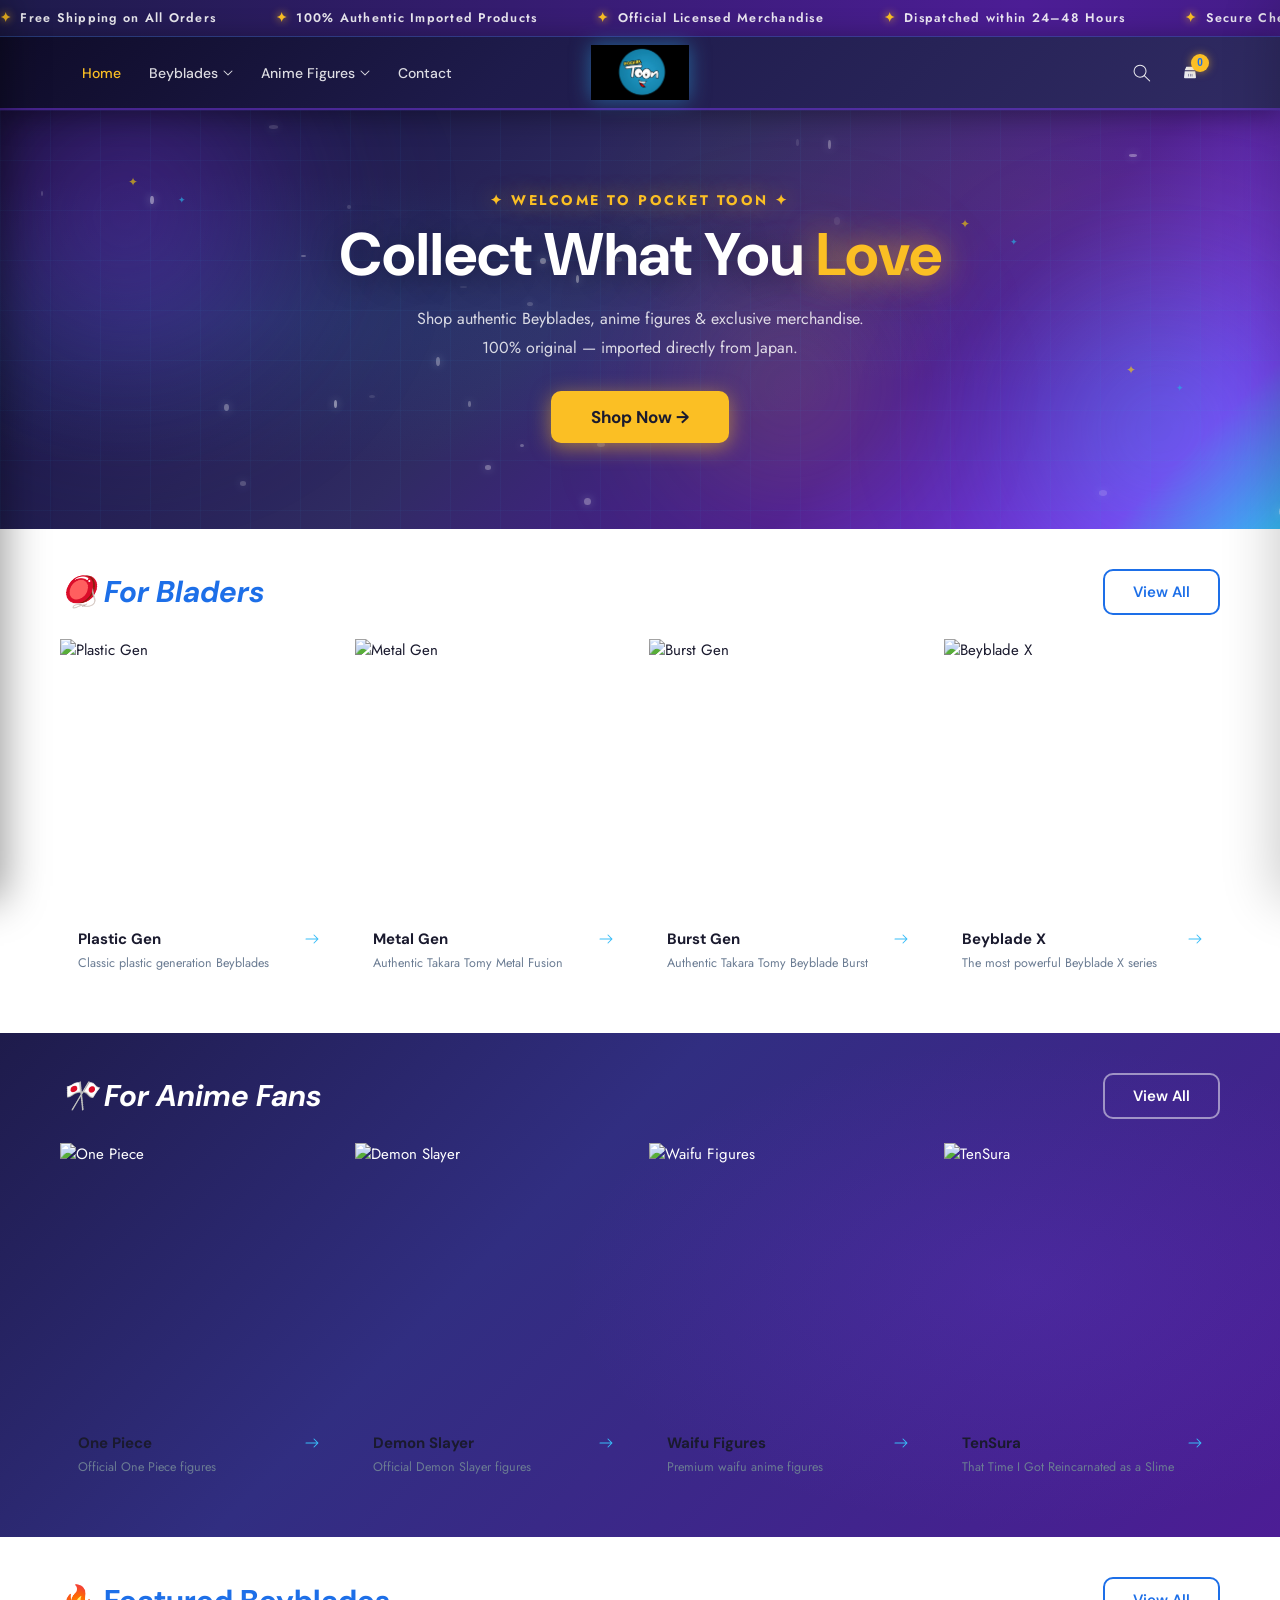
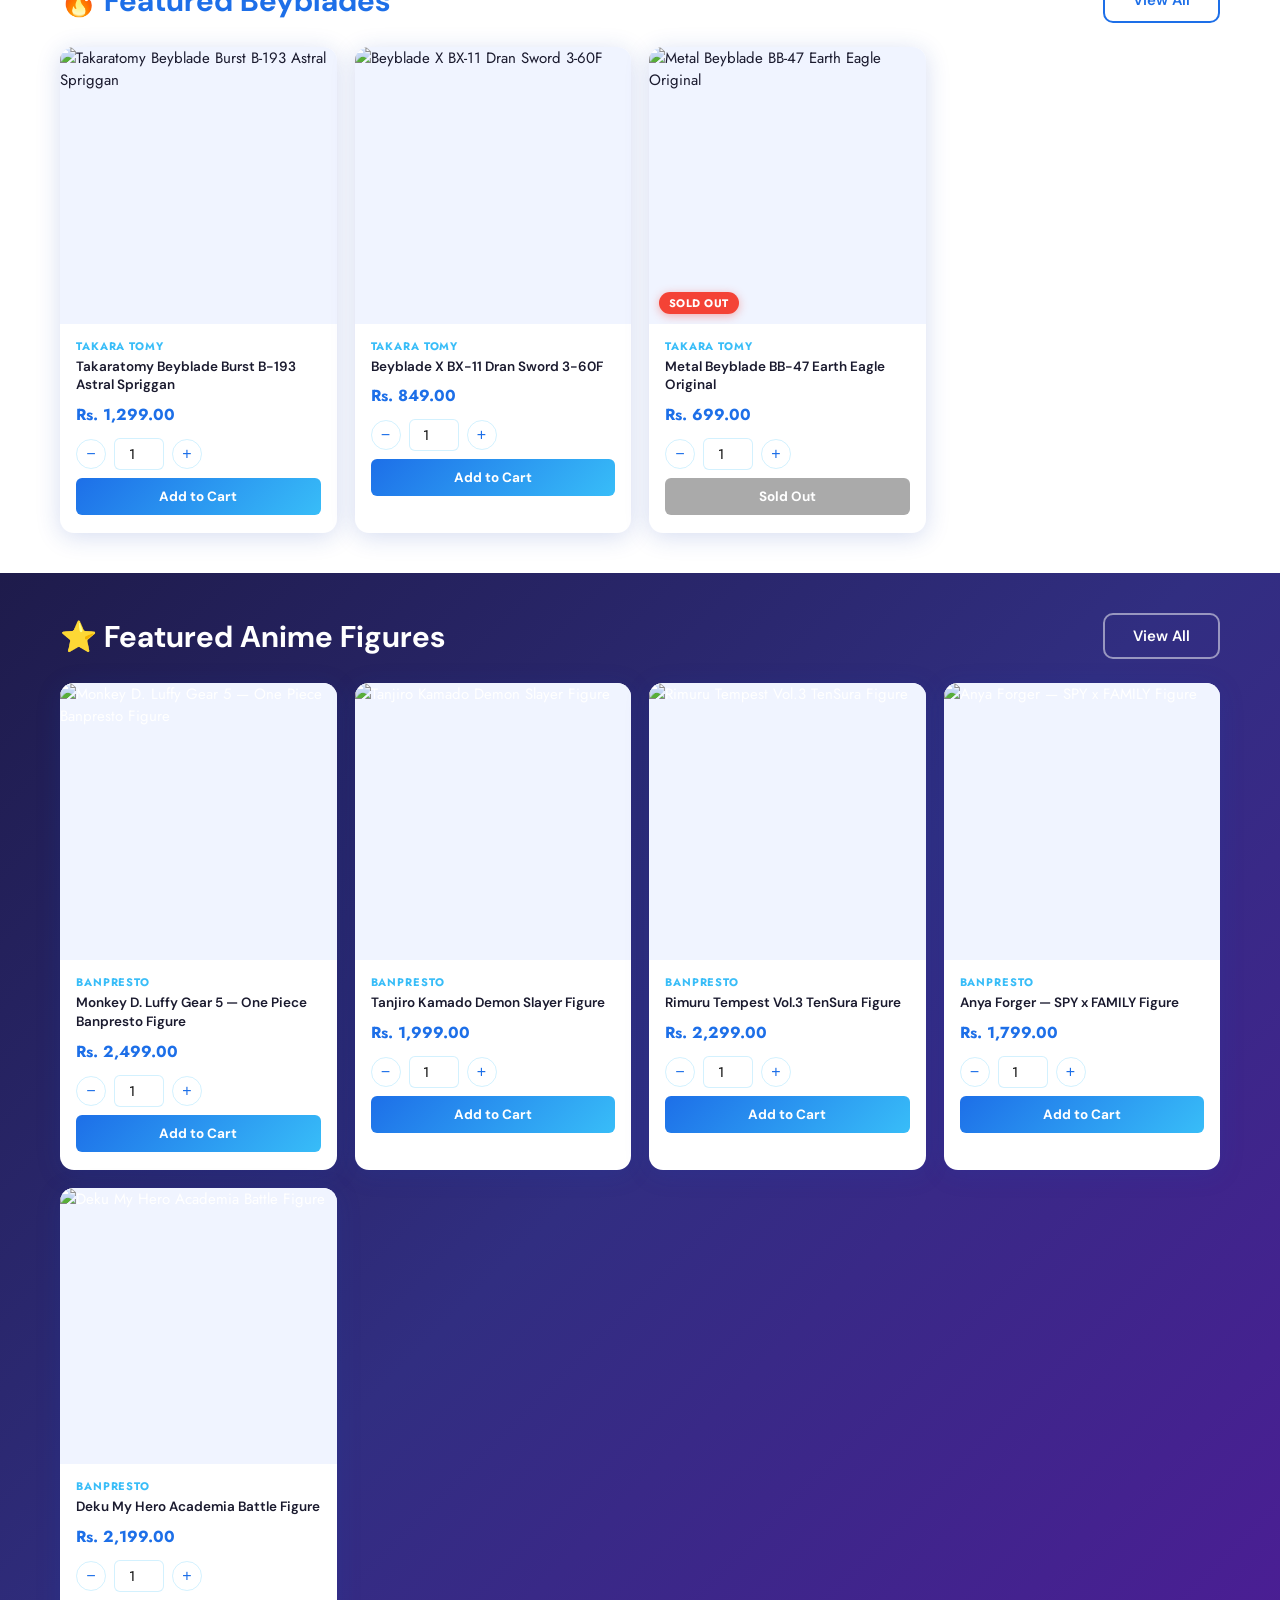
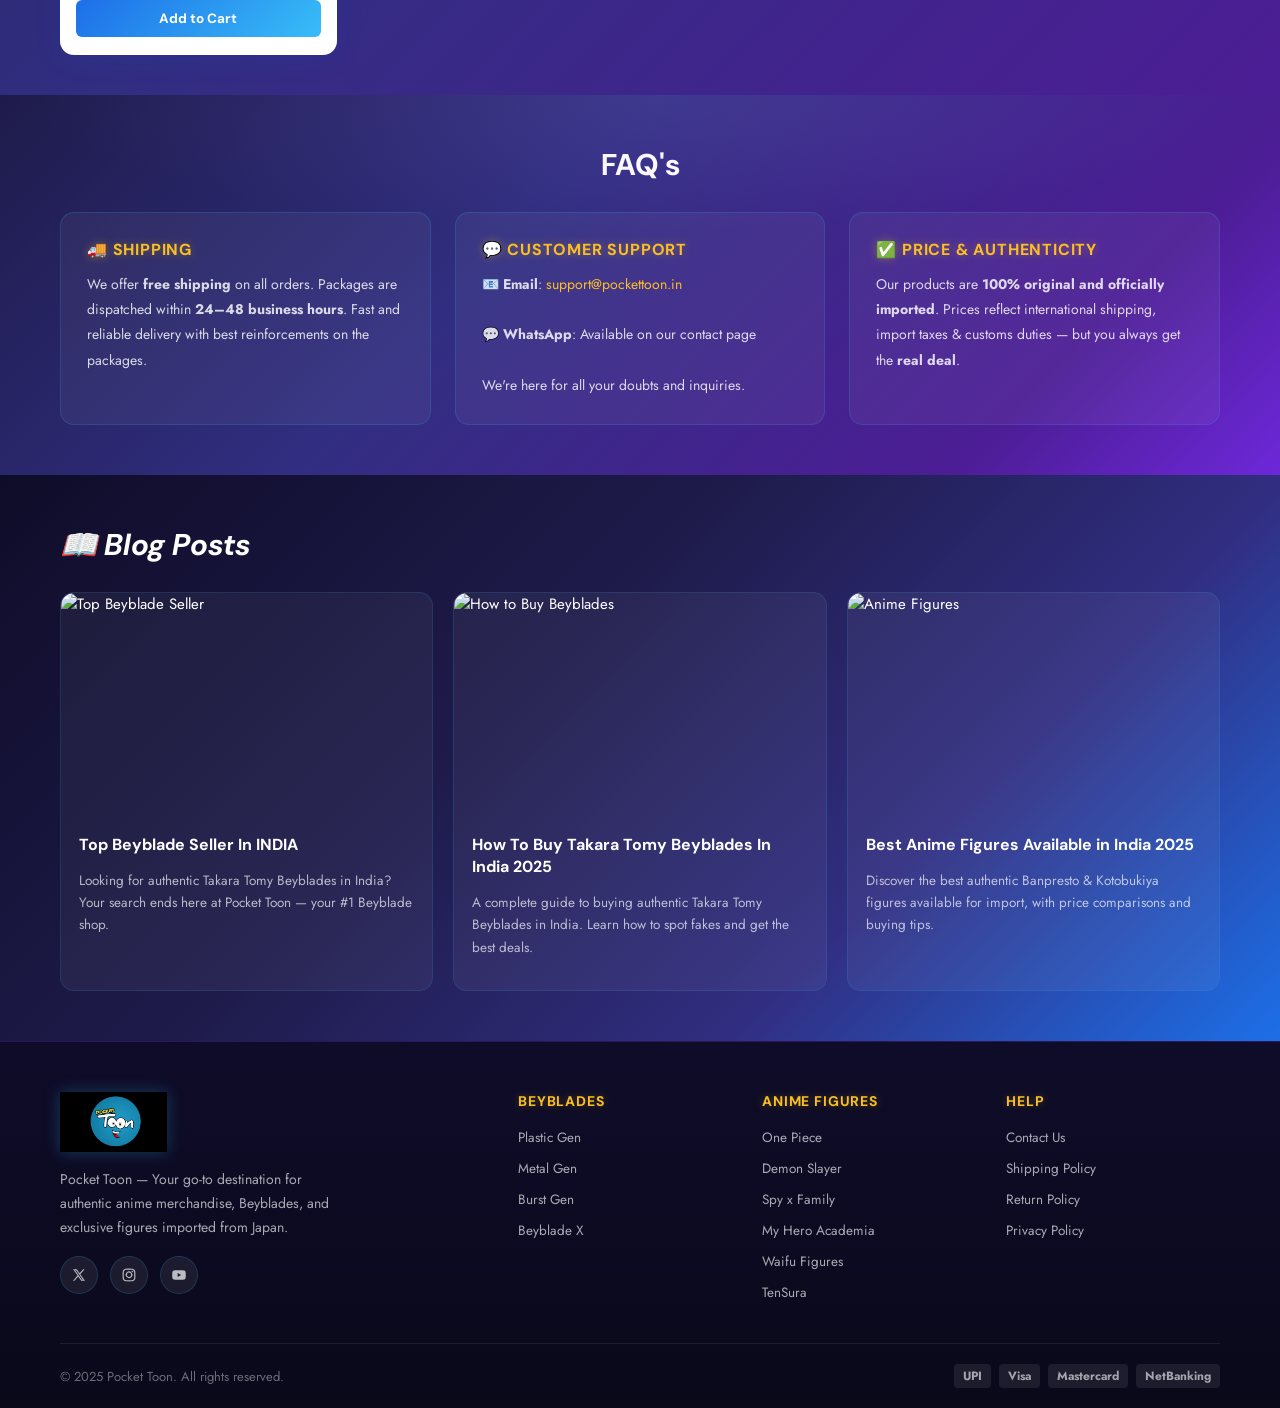
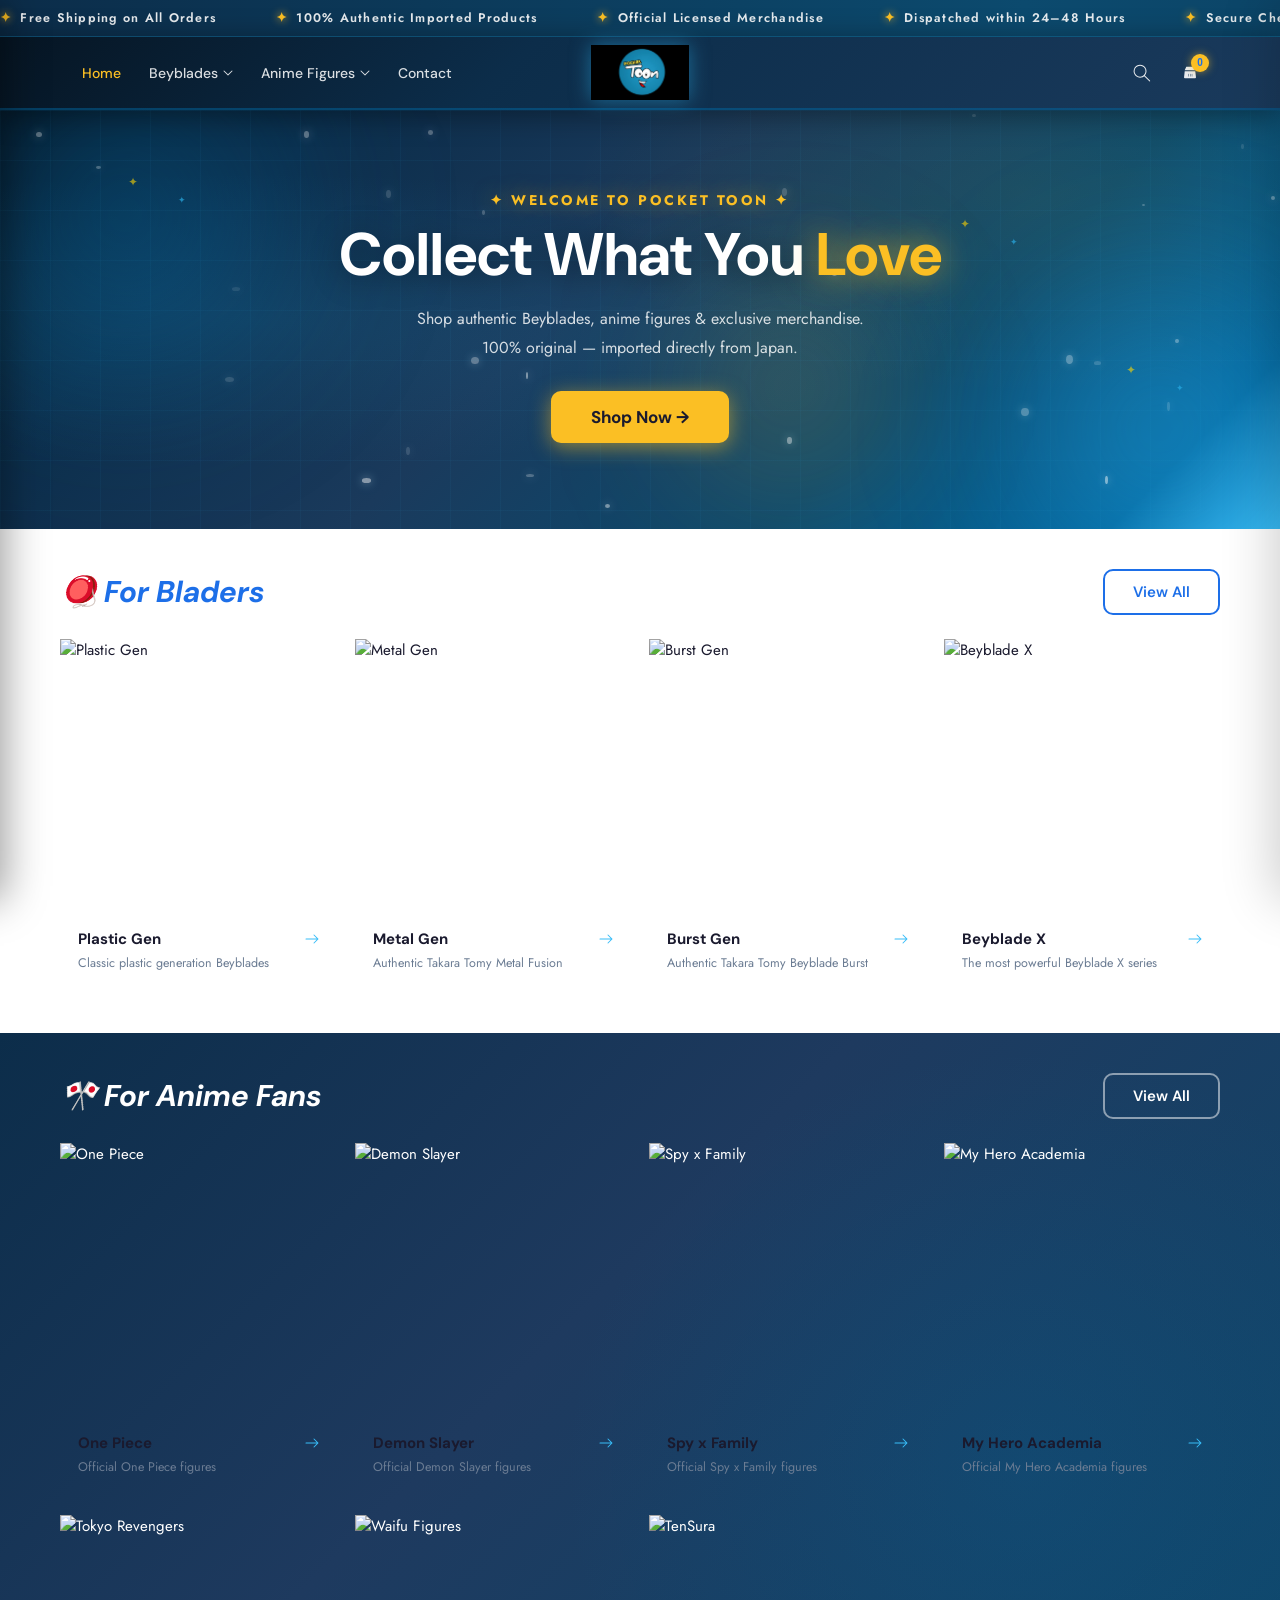
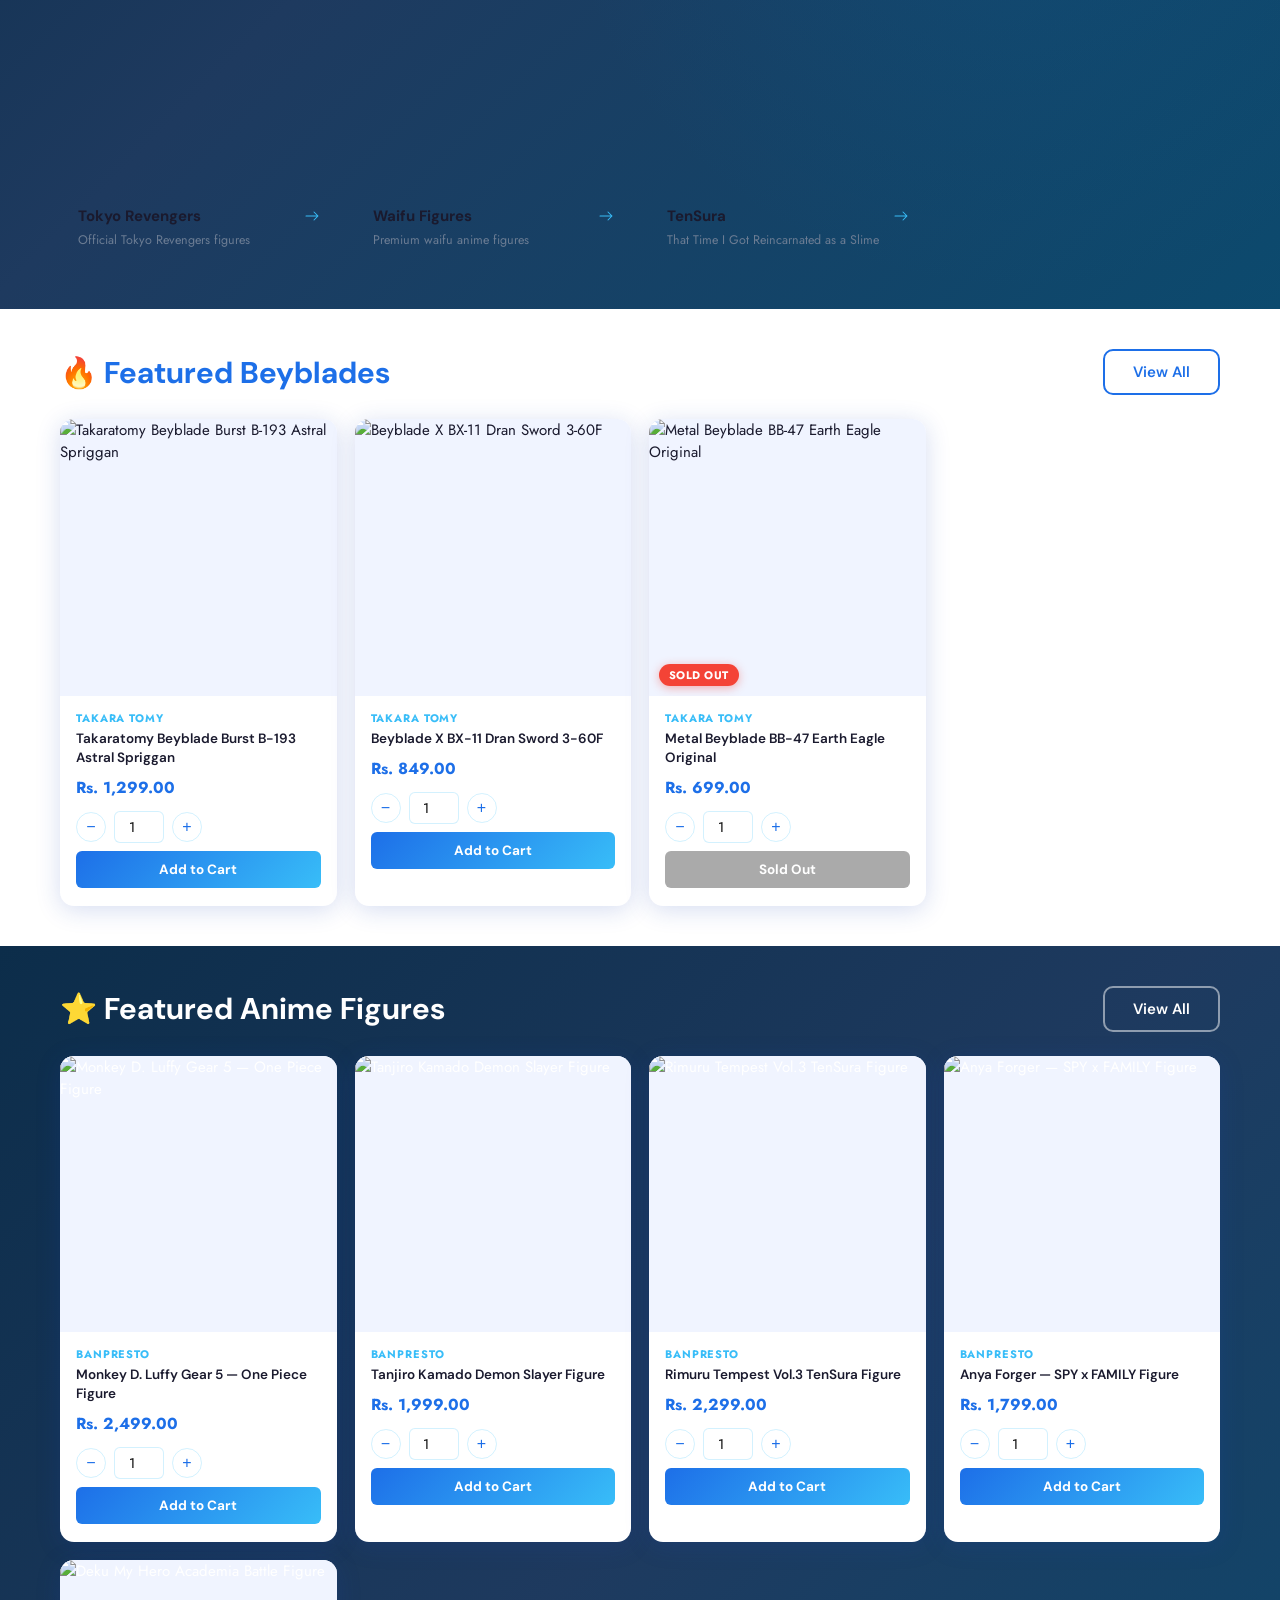
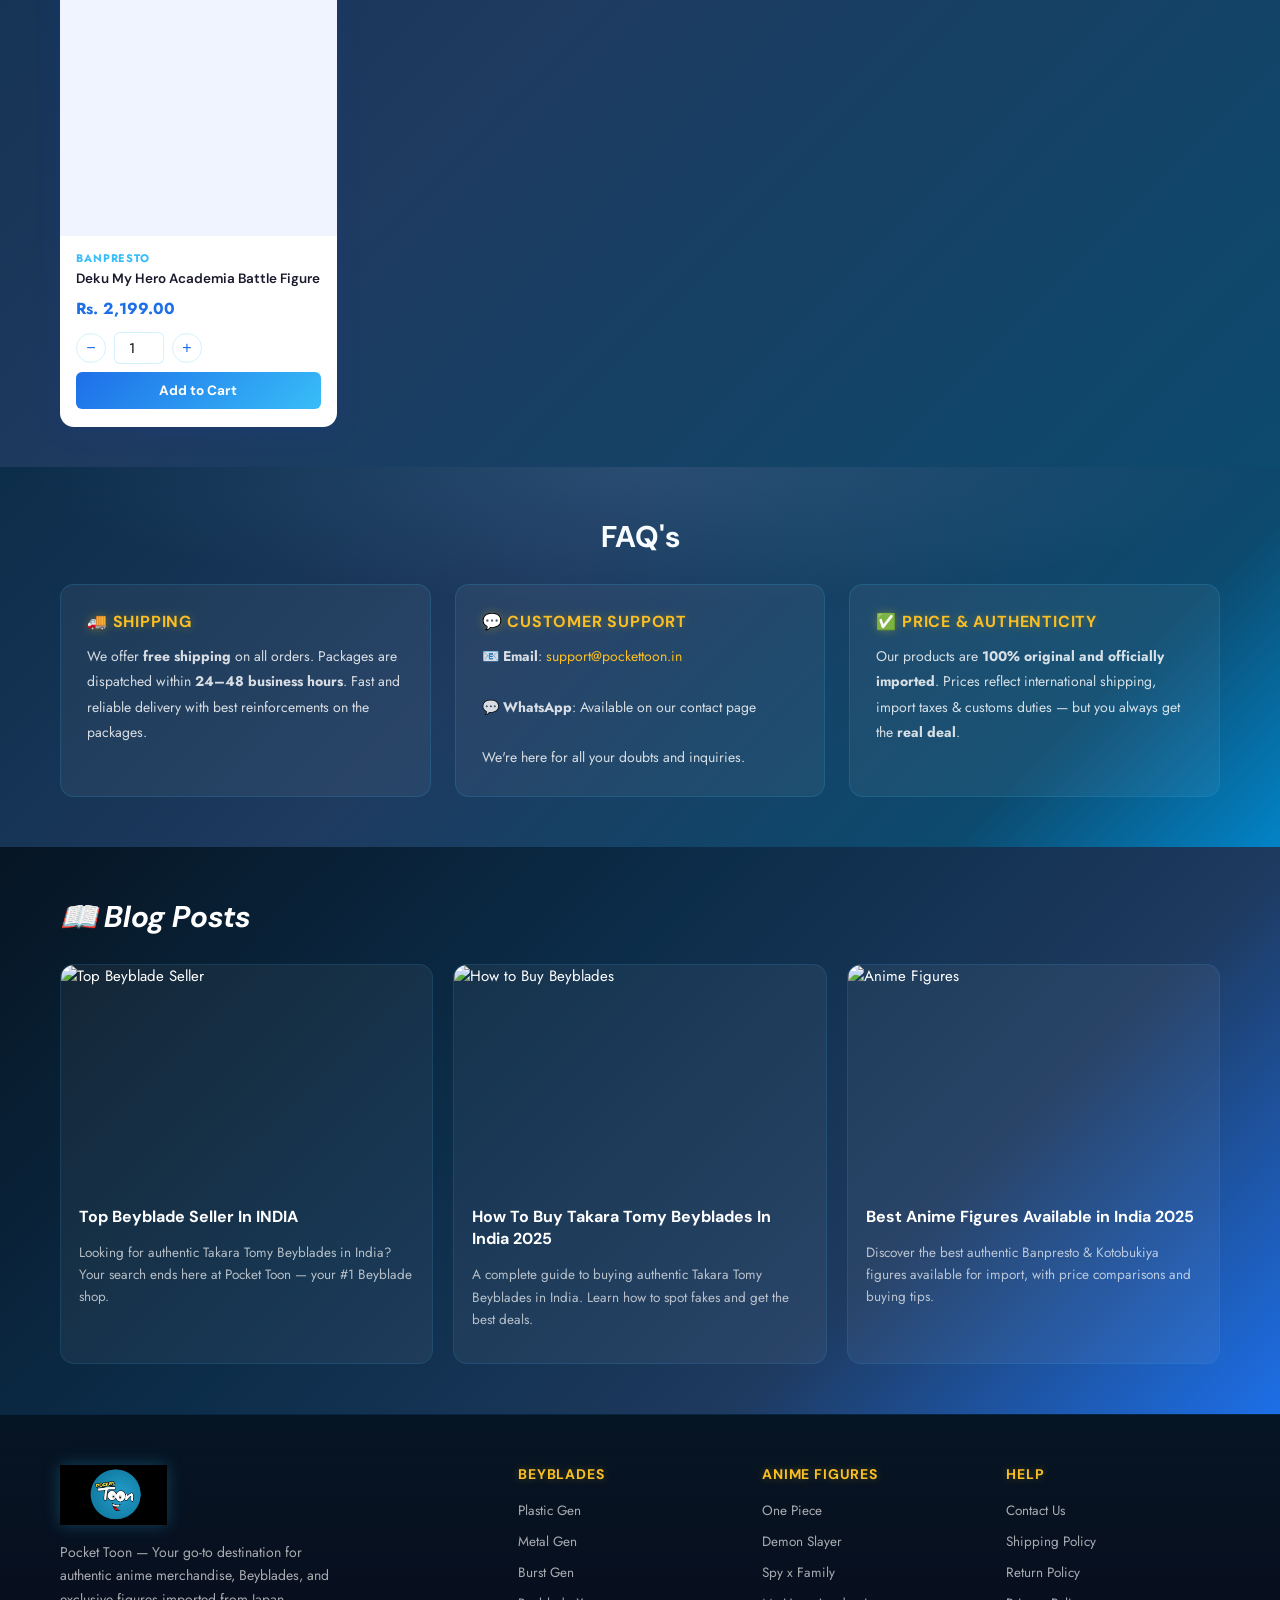
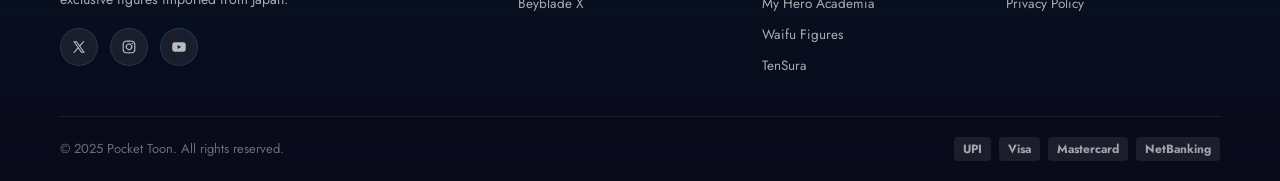
